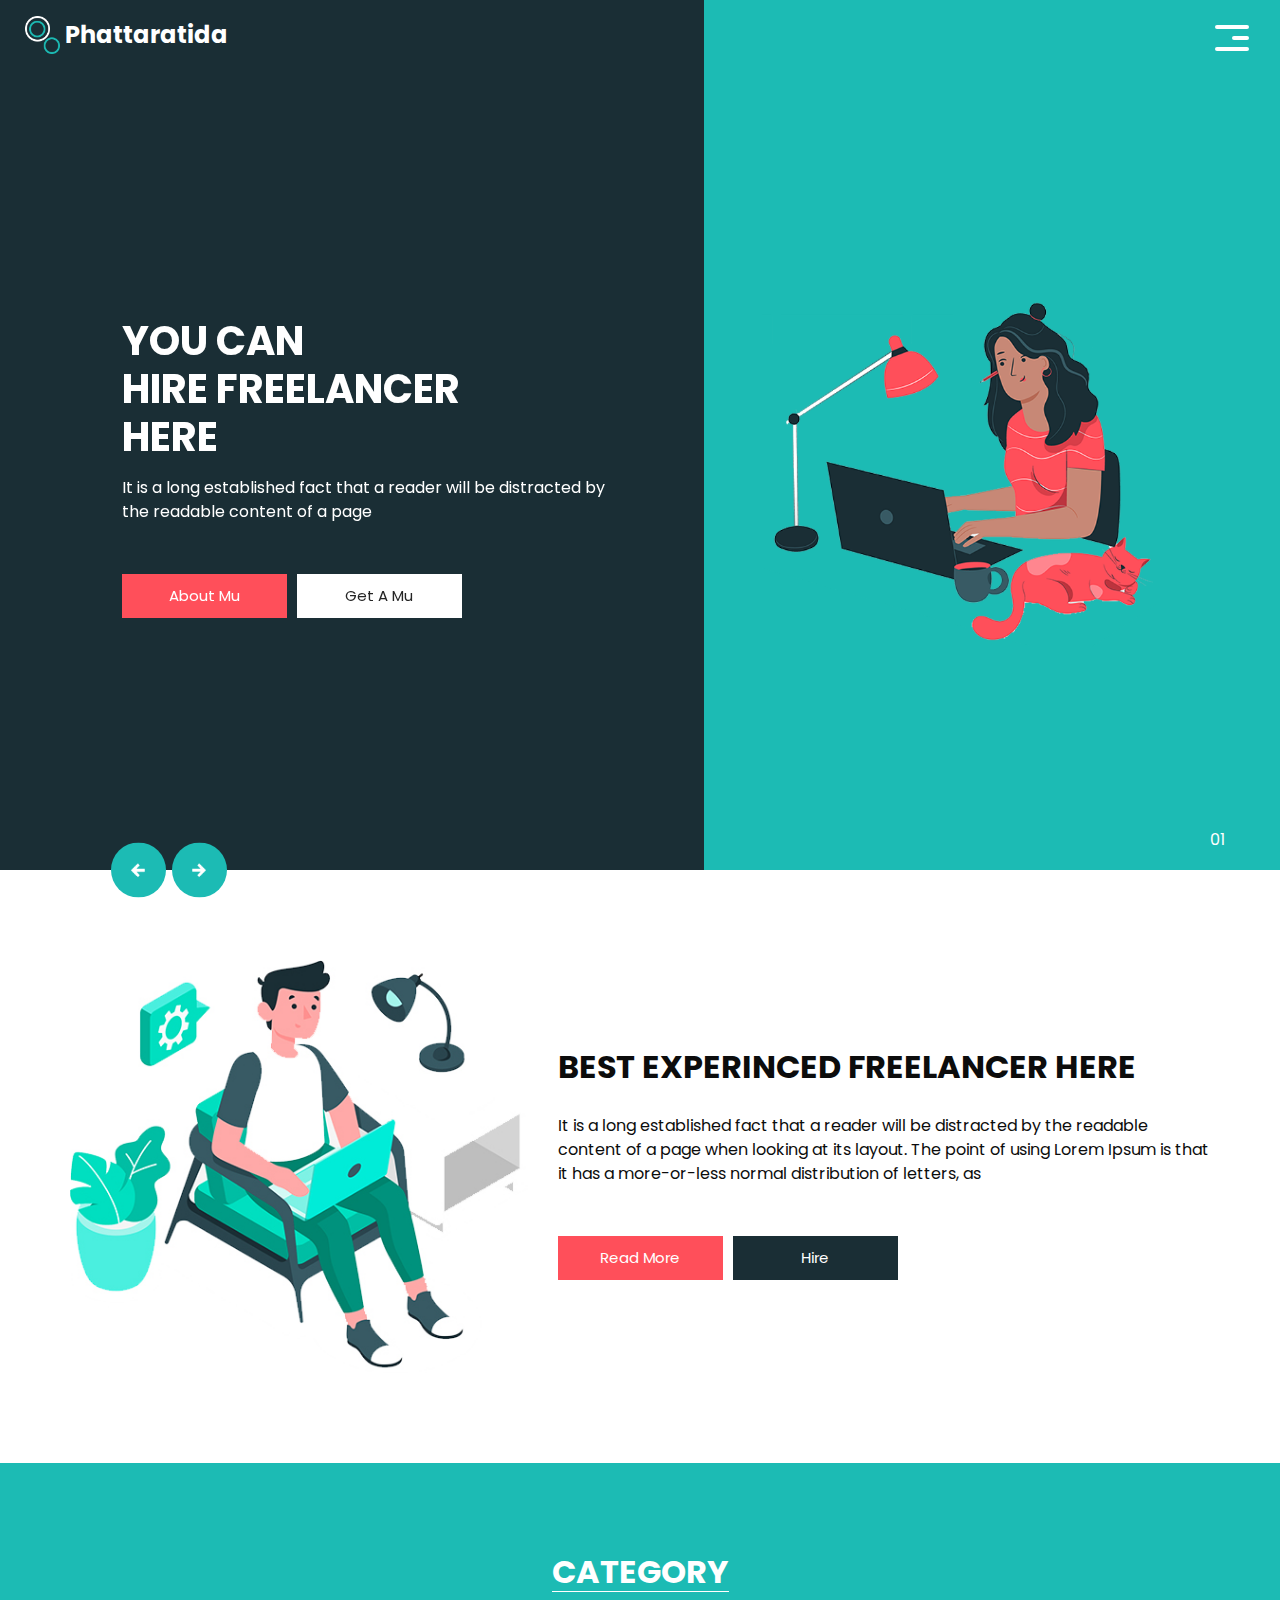
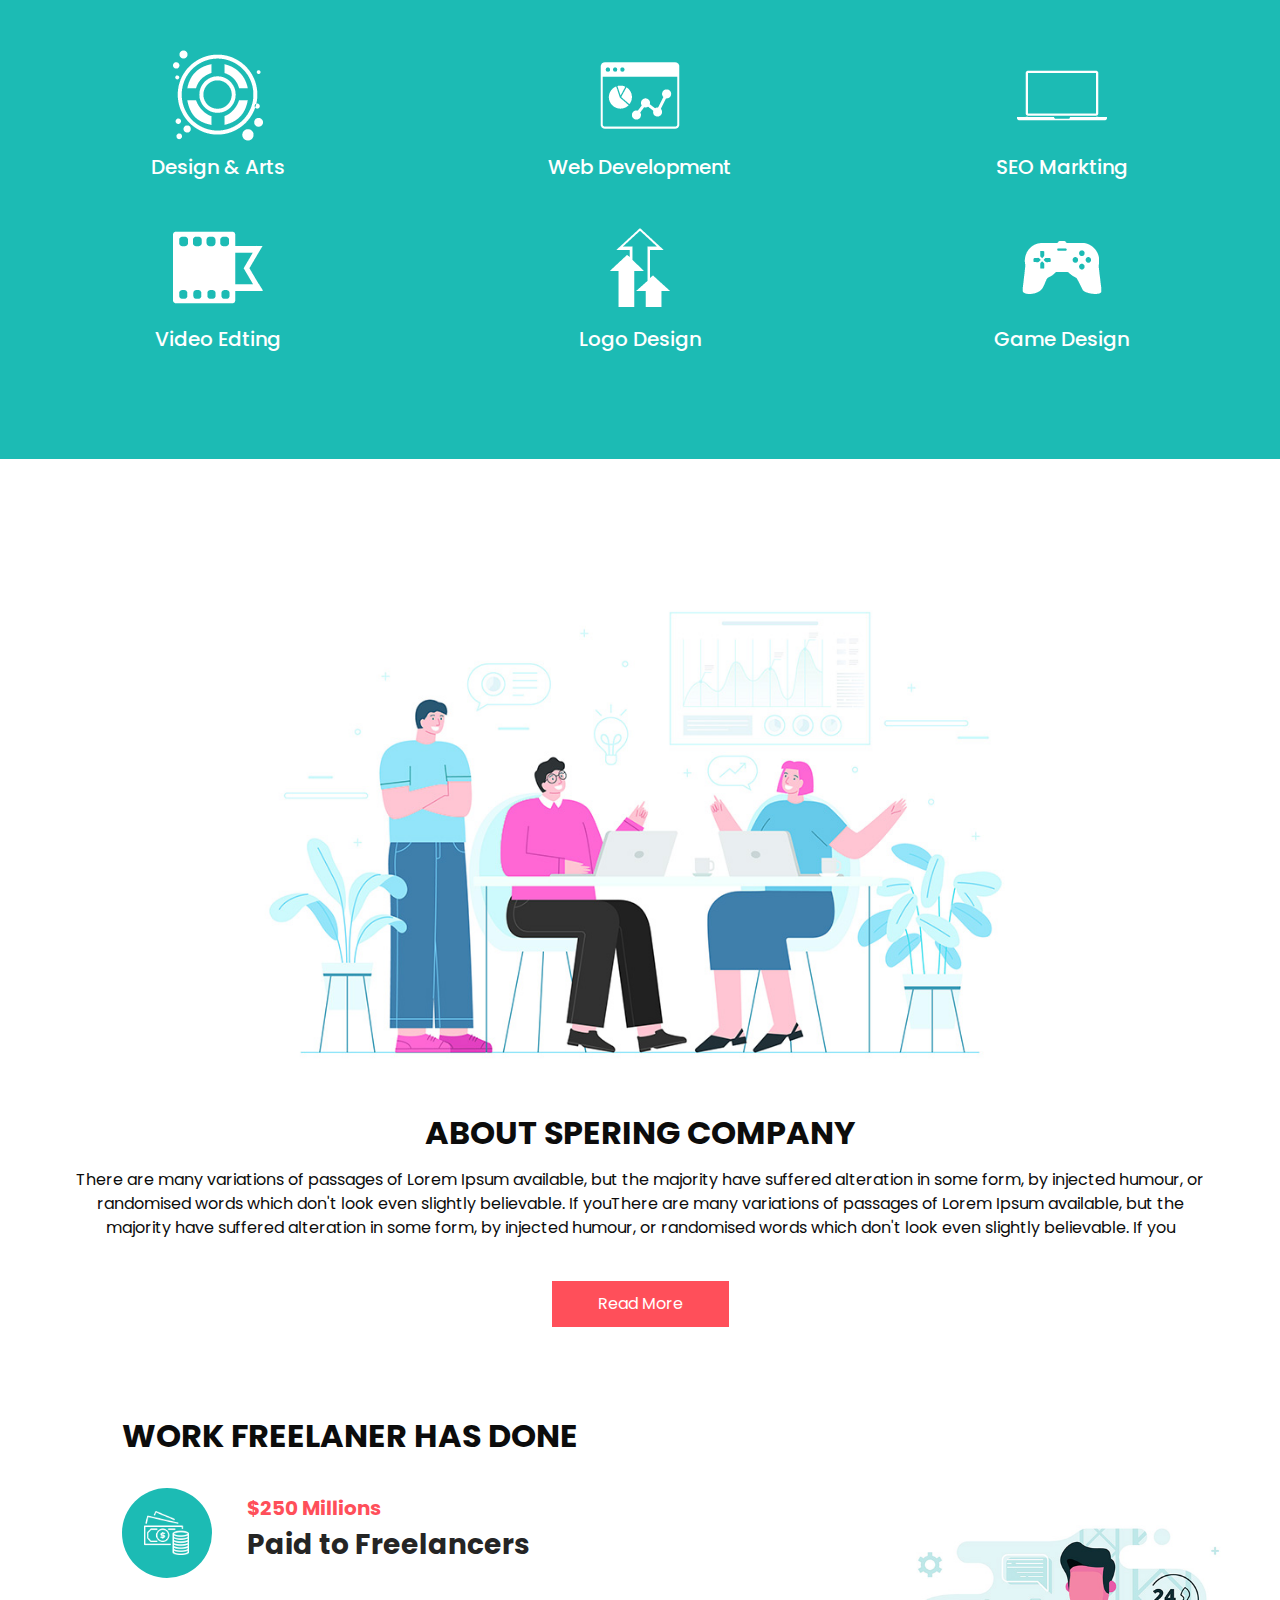
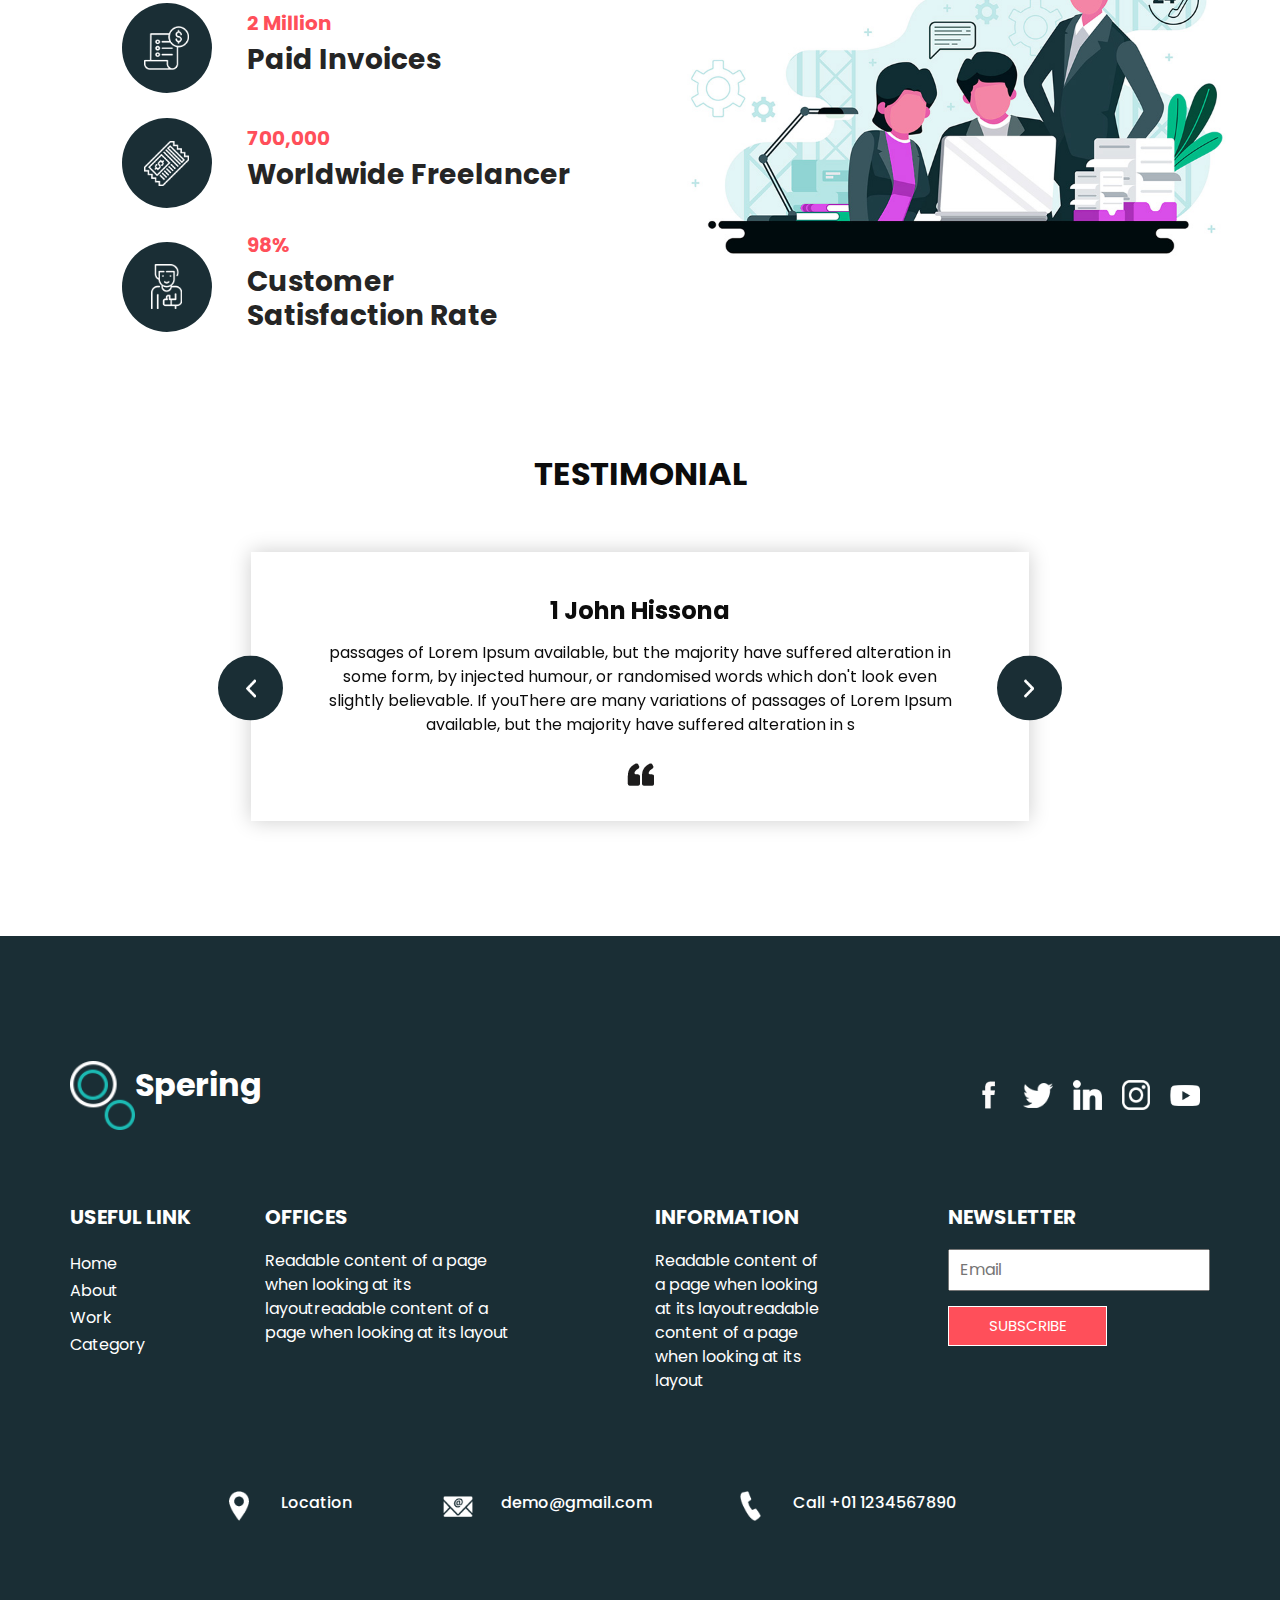
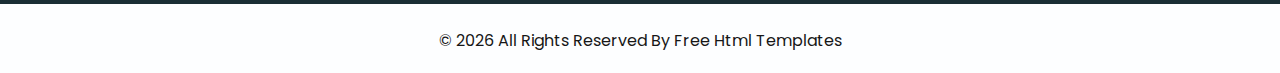
==== index.html @ b7271e44 "BIKE-2: Change wording in index.html" ====
<!DOCTYPE html>
<html>

<head>
  <!-- Basic -->
  <meta charset="utf-8" />
  <meta http-equiv="X-UA-Compatible" content="IE=edge" />
  <!-- Mobile Metas -->
  <meta name="viewport" content="width=device-width, initial-scale=1, shrink-to-fit=no" />
  <!-- Site Metas -->
  <meta name="keywords" content="" />
  <meta name="description" content="" />
  <meta name="author" content="" />

  <title>Spering</title>

  <!-- bootstrap core css -->
  <link rel="stylesheet" type="text/css" href="css/bootstrap.css" />

  <link href="https://fonts.googleapis.com/css?family=Poppins:400,700&display=swap" rel="stylesheet">
  <!-- Custom styles for this template -->
  <link href="css/style.css" rel="stylesheet" />
  <!-- responsive style -->
  <link href="css/responsive.css" rel="stylesheet" />
</head>

<body>
  <div class="hero_area">
    <!-- header section strats -->
    <header class="header_section">
      <div class="container-fluid">
        <nav class="navbar navbar-expand-lg custom_nav-container">
          <a class="navbar-brand" href="index.html">
            <img src="images/logo.png" alt="" />
            <span>
              Phattaratida
            </span>
          </a>
          <button class="navbar-toggler" type="button" data-toggle="collapse" data-target="#navbarSupportedContent" aria-controls="navbarSupportedContent" aria-expanded="false" aria-label="Toggle navigation">
            <span class="navbar-toggler-icon"></span>
          </button>

          <div class="collapse navbar-collapse" id="navbarSupportedContent">
            <ul class="navbar-nav  ">
              <li class="nav-item active">
                <a class="nav-link" href="index.html">Home <span class="sr-only">(current)</span></a>
              </li>
              <li class="nav-item">
                <a class="nav-link" href="about.html"> About</a>
              </li>
              <li class="nav-item">
                <a class="nav-link" href="work.html">Work </a>
              </li>
              <li class="nav-item">
                <a class="nav-link" href="category.html"> Category </a>
              </li>
            </ul>
            <div class="user_option">
              <a href="">
                <span>
                  Login
                </span>
              </a>
              <form class="form-inline my-2 my-lg-0 ml-0 ml-lg-4 mb-3 mb-lg-0">
                <button class="btn  my-2 my-sm-0 nav_search-btn" type="submit"></button>
              </form>
            </div>
          </div>
          <div>
            <div class="custom_menu-btn ">
              <button>
                <span class=" s-1">

                </span>
                <span class="s-2">

                </span>
                <span class="s-3">

                </span>
              </button>
            </div>
          </div>

        </nav>
      </div>
    </header>
    <!-- end header section -->
    <!-- slider section -->
    <section class="slider_section ">
      <div class="carousel_btn-container">
        <a class="carousel-control-prev" href="#carouselExampleIndicators" role="button" data-slide="prev">
          <span class="sr-only">Previous</span>
        </a>
        <a class="carousel-control-next" href="#carouselExampleIndicators" role="button" data-slide="next">
          <span class="sr-only">Next</span>
        </a>
      </div>
      <div id="carouselExampleIndicators" class="carousel slide" data-ride="carousel">
        <ol class="carousel-indicators">
          <li data-target="#carouselExampleIndicators" data-slide-to="0" class="active">01</li>
          <li data-target="#carouselExampleIndicators" data-slide-to="1">02</li>
          <li data-target="#carouselExampleIndicators" data-slide-to="2">03</li>
        </ol>
        <div class="carousel-inner">
          <div class="carousel-item active">
            <div class="container-fluid">
              <div class="row">
                <div class="col-md-5 offset-md-1">
                  <div class="detail-box">
                    <h1>
                      You Can <br>
                      Hire Freelancer <br>
                      Here
                    </h1>
                    <p>
                      It is a long established fact that a reader will be distracted by
                      the readable content of a page
                    </p>
                    <div class="btn-box">
                      <a href="" class="btn-1">
                        About Mu
                      </a>
                      <a href="" class="btn-2">
                        Get A Mu
                      </a>
                    </div>
                  </div>
                </div>
                <div class="offset-md-1 col-md-4 img-container">
                  <div class="img-box">
                    <img src="images/slider-img.png" alt="">
                  </div>
                </div>
              </div>
            </div>
          </div>
          <div class="carousel-item ">
            <div class="container-fluid">
              <div class="row">
                <div class="col-md-5 offset-md-1">
                  <div class="detail-box">
                    <h1>
                      You Can <br>
                      Hire Freelancer <br>
                      Here
                    </h1>
                    <p>
                      It is a long established fact that a reader will be distracted by
                      the readable content of a page
                    </p>
                    <div class="btn-box">
                      <a href="" class="btn-1">
                        About Us
                      </a>
                      <a href="" class="btn-2">
                        Get A Quote
                      </a>
                    </div>
                  </div>
                </div>
                <div class="offset-md-1 col-md-4 img-container">
                  <div class="img-box">
                    <img src="images/slider-img.png" alt="">
                  </div>
                </div>
              </div>
            </div>
          </div>
          <div class="carousel-item ">
            <div class="container-fluid">
              <div class="row">
                <div class="col-md-5 offset-md-1">
                  <div class="detail-box">
                    <h1>
                      You Can <br>
                      Hire Freelancer <br>
                      Here
                    </h1>
                    <p>
                      It is a long established fact that a reader will be distracted by
                      the readable content of a page
                    </p>
                    <div class="btn-box">
                      <a href="" class="btn-1">
                        About Us
                      </a>
                      <a href="" class="btn-2">
                        Get A Quote
                      </a>
                    </div>
                  </div>
                </div>
                <div class="offset-md-1 col-md-4 img-container">
                  <div class="img-box">
                    <img src="images/slider-img.png" alt="">
                  </div>
                </div>
              </div>
            </div>
          </div>
        </div>

      </div>

    </section>
    <!-- end slider section -->
  </div>


  <!-- experience section -->

  <section class="experience_section layout_padding">
    <div class="container">
      <div class="row">
        <div class="col-md-5">
          <div class="img-box">
            <img src="images/experience-img.jpg" alt="">
          </div>
        </div>
        <div class="col-md-7">
          <div class="detail-box">
            <div class="heading_container">
              <h2>
                Best Experinced Freelancer Here
              </h2>
            </div>
            <p>
              It is a long established fact that a reader will be distracted by the readable content of a page when looking at its layout. The point of using Lorem Ipsum is that it has a more-or-less normal distribution of letters, as
            </p>
            <div class="btn-box">
              <a href="" class="btn-1">
                Read More
              </a>
              <a href="" class="btn-2">
                Hire
              </a>
            </div>
          </div>
        </div>

      </div>
    </div>
  </section>

  <!-- end experience section -->

  <!-- category section -->

  <section class="category_section layout_padding">
    <div class="container">
      <div class="heading_container">
        <h2>
          Category
        </h2>
      </div>
      <div class="category_container">
        <div class="box">
          <div class="img-box">
            <img src="images/c1.png" alt="">
          </div>
          <div class="detail-box">
            <h5>
              Design & Arts
            </h5>
          </div>
        </div>
        <div class="box">
          <div class="img-box">
            <img src="images/c2.png" alt="">
          </div>
          <div class="detail-box">
            <h5>
              Web Development
            </h5>
          </div>
        </div>
        <div class="box">
          <div class="img-box">
            <img src="images/c3.png" alt="">
          </div>
          <div class="detail-box">
            <h5>
              SEO Markting
            </h5>
          </div>
        </div>
        <div class="box">
          <div class="img-box">
            <img src="images/c4.png" alt="">
          </div>
          <div class="detail-box">
            <h5>
              Video Edting
            </h5>
          </div>
        </div>
        <div class="box">
          <div class="img-box">
            <img src="images/c5.png" alt="">
          </div>
          <div class="detail-box">
            <h5>
              Logo Design
            </h5>
          </div>
        </div>
        <div class="box">
          <div class="img-box">
            <img src="images/c6.png" alt="">
          </div>
          <div class="detail-box">
            <h5>
              Game Design
            </h5>
          </div>
        </div>
      </div>
    </div>
  </section>


  <!-- end category section -->

  <!-- about section -->

  <section class="about_section layout_padding">
    <div class="container">
      <div class="row">
        <div class="col-md-10 col-lg-9 mx-auto">
          <div class="img-box">
            <img src="images/about-img.jpg" alt="">
          </div>
        </div>
      </div>
      <div class="detail-box">
        <h2>
          About Spering Company
        </h2>
        <p>
          There are many variations of passages of Lorem Ipsum available, but the majority have suffered alteration in some form, by injected humour, or randomised words which don't look even slightly believable. If youThere are many variations of passages of Lorem Ipsum available, but the majority have suffered alteration in some form, by injected humour, or randomised words which don't look even slightly believable. If you
        </p>
        <a href="">
          Read More
        </a>
      </div>
    </div>
  </section>

  <!-- end about section -->

  <!-- freelance section -->

  <section class="freelance_section ">
    <div id="accordion">
      <div class="container-fluid">
        <div class="row">
          <div class="col-md-5 offset-md-1">
            <div class="detail-box">
              <div class="heading_container">
                <h2>
                  Work Freelaner Has Done
                </h2>
              </div>
              <div class="tab_container">
                <div class="t-link-box" data-toggle="collapse" data-target="#collapseOne" aria-expanded="true" aria-controls="collapseOne">
                  <div class="img-box">
                    <img src="images/f1.png" alt="">
                  </div>
                  <div class="detail-box">
                    <h5>
                      $250 Millions
                    </h5>
                    <h3>
                      Paid to Freelancers
                    </h3>
                  </div>
                </div>
                <div class="t-link-box collapsed" data-toggle="collapse" data-target="#collapseTwo" aria-expanded="false" aria-controls="collapseTwo">
                  <div class="img-box">
                    <img src="images/f2.png" alt="">
                  </div>
                  <div class="detail-box">
                    <h5>
                      2 Million
                    </h5>
                    <h3>
                      Paid Invoices
                    </h3>
                  </div>
                </div>
                <div class="t-link-box collapsed" data-toggle="collapse" data-target="#collapseThree" aria-expanded="false" aria-controls="collapseThree">
                  <div class="img-box">
                    <img src="images/f3.png" alt="">
                  </div>
                  <div class="detail-box">
                    <h5>
                      700,000
                    </h5>
                    <h3>
                      Worldwide Freelancer
                    </h3>
                  </div>
                </div>
                <div class="t-link-box collapsed" data-toggle="collapse" data-target="#collapseFour" aria-expanded="false" aria-controls="collapseFour">
                  <div class="img-box">
                    <img src="images/f4.png" alt="">
                  </div>
                  <div class="detail-box">
                    <h5>
                      98%
                    </h5>
                    <h3>
                      Customer <br>
                      Satisfaction Rate
                    </h3>
                  </div>
                </div>
              </div>
            </div>
          </div>
          <div class="col-md-6">
            <div class="collapse show" id="collapseOne" aria-labelledby="headingOne" data-parent="#accordion">
              <div class="img-box">
                <img src="images/freelance-img.jpg" alt="">
              </div>
            </div>
            <div class="collapse" id="collapseTwo" aria-labelledby="headingTwo" data-parent="#accordion">
              <div class="img-box">
                <img src="images/freelance-img.jpg" alt="">
              </div>
            </div>
            <div class="collapse" id="collapseThree" aria-labelledby="headingThree" data-parent="#accordion">
              <div class="img-box">
                <img src="images/freelance-img.jpg" alt="">
              </div>
            </div>
            <div class="collapse" id="collapseFour" aria-labelledby="headingfour" data-parent="#accordion">
              <div class="img-box">
                <img src="images/freelance-img.jpg" alt="">
              </div>
            </div>
          </div>
        </div>
      </div>
    </div>
  </section>

  <!-- end freelance section -->

  <!-- client section -->

  <section class="client_section layout_padding">
    <div class="container">
      <div class="row">
        <div class="col-lg-9 col-md-10 mx-auto">
          <div class="heading_container">
            <h2>
              Testimonial
            </h2>
          </div>
          <div id="carouselExampleControls" class="carousel slide" data-ride="carousel">
            <div class="carousel-inner">
              <div class="carousel-item active">
                <div class="detail-box">
                  <h4>
                    1 John Hissona
                  </h4>
                  <p>
                    passages of Lorem Ipsum available, but the majority have suffered alteration in some form, by injected humour, or randomised words which don't look even slightly believable. If youThere are many variations of passages of Lorem Ipsum available, but the majority have suffered alteration in s
                  </p>
                  <img src="images/quote.png" alt="">
                </div>
              </div>
              <div class="carousel-item">
                <div class="detail-box">
                  <h4>
                   2 John Hissona
                  </h4>
                  <p>
                    passages of Lorem Ipsum available, but the majority have suffered alteration in some form, by injected humour, or randomised words which don't look even slightly believable. If youThere are many variations of passages of Lorem Ipsum available, but the majority have suffered alteration in s
                  </p>
                  <img src="images/quote.png" alt="">
                </div>
              </div>
              <div class="carousel-item">
                <div class="detail-box">
                  <h4>
                   3 John Hissona
                  </h4>
                  <p>
                    passages of Lorem Ipsum available, but the majority have suffered alteration in some form, by injected humour, or randomised words which don't look even slightly believable. If youThere are many variations of passages of Lorem Ipsum available, but the majority have suffered alteration in s
                  </p>
                  <img src="images/quote.png" alt="">
                </div>
              </div>
            </div>
            <a class="carousel-control-prev" href="#carouselExampleControls" role="button" data-slide="prev">
              <span class="sr-only">Previous</span>
            </a>
            <a class="carousel-control-next" href="#carouselExampleControls" role="button" data-slide="next">
              <span class="sr-only">Next</span>
            </a>
          </div>
        </div>
      </div>
    </div>
  </section>

  <!-- end client section -->



  <!-- info section -->

  <section class="info_section ">
    <div class="info_container layout_padding-top">
      <div class="container">
        <div class="info_top">
          <div class="info_logo">
            <img src="images/logo.png" alt="" />
            <span>
              Spering
            </span>
          </div>
          <div class="social_box">
            <a href="#">
              <img src="images/fb.png" alt="">
            </a>
            <a href="#">
              <img src="images/twitter.png" alt="">
            </a>
            <a href="#">
              <img src="images/linkedin.png" alt="">
            </a>
            <a href="#">
              <img src="images/instagram.png" alt="">
            </a>
            <a href="#">
              <img src="images/youtube.png" alt="">
            </a>
          </div>
        </div>

        <div class="info_main">
          <div class="row">
            <div class="col-md-3 col-lg-2">
              <div class="info_link-box">
                <h5>
                  Useful Link
                </h5>
                <ul>
                  <li class=" active">
                    <a class="" href="index.html">Home <span class="sr-only">(current)</span></a>
                  </li>
                  <li class="">
                    <a class="" href="about.html">About </a>
                  </li>
                  <li class="">
                    <a class="" href="work.html">Work </a>
                  </li>
                  <li class="">
                    <a class="" href="category.html">Category </a>
                  </li>
                </ul>
              </div>
            </div>
            <div class="col-md-3 ">
              <h5>
                Offices
              </h5>
              <p>
                Readable content of a page when looking at its layoutreadable content of a page when looking at its layout
              </p>
            </div>

            <div class="col-md-3 col-lg-2 offset-lg-1">
              <h5>
                Information
              </h5>
              <p>
                Readable content of a page when looking at its layoutreadable content of a page when looking at its layout
              </p>
            </div>

            <div class="col-md-3  offset-lg-1">
              <div class="info_form ">
                <h5>
                  Newsletter
                </h5>
                <form action="">
                  <input type="email" placeholder="Email">
                  <button>
                    Subscribe
                  </button>
                </form>
              </div>
            </div>
          </div>
        </div>
        <div class="row">
          <div class="col-lg-9 col-md-10 mx-auto">
            <div class="info_contact layout_padding2">
              <div class="row">
                <div class="col-md-3">
                  <a href="#" class="link-box">
                    <div class="img-box">
                      <img src="images/location.png" alt="">
                    </div>
                    <div class="detail-box">
                      <h6>
                        Location
                      </h6>
                    </div>
                  </a>
                </div>
                <div class="col-md-4">
                  <a href="#" class="link-box">
                    <div class="img-box">
                      <img src="images/mail.png" alt="">
                    </div>
                    <div class="detail-box">
                      <h6>
                        demo@gmail.com
                      </h6>
                    </div>
                  </a>
                </div>
                <div class="col-md-5">
                  <a href="#" class="link-box">
                    <div class="img-box">
                      <img src="images/call.png" alt="">
                    </div>
                    <div class="detail-box">
                      <h6>
                        Call +01 1234567890
                      </h6>
                    </div>
                  </a>
                </div>
              </div>
            </div>
          </div>
        </div>

      </div>
    </div>
  </section>

  <!-- end info section -->

  <!-- footer section -->
  <footer class="container-fluid footer_section ">
    <div class="container">
      <p>
        &copy; <span id="displayDate"></span> All Rights Reserved By
        <a href="https://html.design/">Free Html Templates</a>
      </p>
    </div>
  </footer>
  <!-- end  footer section -->


  <script src="js/jquery-3.4.1.min.js"></script>
  <script src="js/bootstrap.js"></script>
  <script src="js/custom.js"></script>


</body>
</body>

</html>
---- css/style.css ----
body {
  font-family: 'Poppins', sans-serif;
  color: #0c0c0c;
  background-color: #ffffff;
}

.layout_padding {
  padding-top: 90px;
  padding-bottom: 90px;
}

.layout_padding2 {
  padding: 45px 0;
}

.layout_padding2-top {
  padding-top: 45px;
  padding-bottom: 45px;
}

.layout_padding2-bottom {
  padding-bottom: 45px;
}

.layout_padding-top {
  padding-top: 90px;
}

.layout_padding-bottom {
  padding-bottom: 90px;
}

.heading_container {
  display: -webkit-box;
  display: -ms-flexbox;
  display: flex;
}

.heading_container h2 {
  font-weight: bold;
  text-transform: uppercase;
}

/*header section*/
.hero_area {
  height: calc(100vh - 30px);
  background: -webkit-gradient(linear, left top, right top, color-stop(55%, #1a2e35), color-stop(55%, #1cbbb4));
  background: linear-gradient(to right, #1a2e35 55%, #1cbbb4 55%);
  display: -webkit-box;
  display: -ms-flexbox;
  display: flex;
  -webkit-box-orient: vertical;
  -webkit-box-direction: normal;
      -ms-flex-direction: column;
          flex-direction: column;
  position: relative;
}

.sub_page .hero_area {
  height: auto;
  background: none;
  background-color: #1a2e35;
}

.hero_area.sub_pages {
  height: auto;
}

.header_section {
  overflow-x: hidden;
}

.header_section .container-fluid {
  padding-right: 25px;
  padding-left: 25px;
}

.header_section .nav_container {
  margin: 0 auto;
}

.header_section .user_option {
  display: -webkit-box;
  display: -ms-flexbox;
  display: flex;
  -webkit-box-align: center;
      -ms-flex-align: center;
          align-items: center;
}

.header_section .user_option a {
  display: -webkit-box;
  display: -ms-flexbox;
  display: flex;
  color: #ffffff;
  -webkit-box-align: center;
      -ms-flex-align: center;
          align-items: center;
}

.header_section .user_option a img {
  min-width: 20px;
  height: 20px;
  margin-right: 5px;
}

.custom_nav-container.navbar-expand-lg .navbar-nav .nav-item .nav-link {
  padding: 10px 15px;
  color: #ffffff;
  text-align: center;
}

a,
a:hover,
a:focus {
  text-decoration: none;
}

a:hover,
a:focus {
  color: initial;
}

.btn,
.btn:focus {
  outline: none !important;
  -webkit-box-shadow: none;
          box-shadow: none;
}

.custom_nav-container .nav_search-btn {
  background-image: url(../images/search-icon.png);
  background-size: 17px;
  background-repeat: no-repeat;
  background-position-y: 7px;
  width: 35px;
  height: 35px;
  padding: 0;
  border: none;
}

.custom_nav-container form {
  padding-top: 7px;
}

.navbar-brand {
  margin-right: 5%;
  display: -webkit-box;
  display: -ms-flexbox;
  display: flex;
  -webkit-box-align: center;
      -ms-flex-align: center;
          align-items: center;
}

.navbar-brand img {
  width: 35px;
  margin-right: 5px;
}

.navbar-brand span {
  font-weight: bold;
  color: #ffffff;
  font-size: 24px;
}

.custom_nav-container {
  z-index: 99999;
  padding: 0;
  height: 70px;
}

.custom_nav-container .navbar-toggler {
  outline: none;
}

.custom_nav-container .navbar-toggler .navbar-toggler-icon {
  background-image: url(../images/menu.png);
  background-size: 30px;
  width: 32px;
  height: 32px;
}

.lg_toggl-btn {
  background-color: transparent;
  border: none;
  outline: none;
  width: 56px;
  height: 40px;
  cursor: pointer;
}

.lg_toggl-btn:focus {
  outline: none;
}

.login_btn-container {
  padding-top: 30px;
}

.login_btn-container a {
  color: #1cbbb4;
  text-transform: uppercase;
}

/*end header section*/
/* slider section */
.slider_section {
  -webkit-box-flex: 1;
      -ms-flex: 1;
          flex: 1;
  display: -webkit-box;
  display: -ms-flexbox;
  display: flex;
  -webkit-box-align: center;
      -ms-flex-align: center;
          align-items: center;
  position: relative;
}

.slider_section .row {
  -webkit-box-align: center;
      -ms-flex-align: center;
          align-items: center;
}

.slider_section .row > div {
  position: unset;
}

.slider_section .detail-box h1 {
  color: #ffffff;
  font-weight: bold;
  text-transform: uppercase;
}

.slider_section .detail-box p {
  color: #ffffff;
  margin-top: 15px;
}

.slider_section .detail-box .btn-box {
  display: -webkit-box;
  display: -ms-flexbox;
  display: flex;
  -ms-flex-wrap: wrap;
      flex-wrap: wrap;
  margin: 45px -5px 0 -5px;
}

.slider_section .detail-box .btn-box a {
  text-align: center;
  width: 165px;
  font-size: 15px;
  margin: 5px;
}

.slider_section .detail-box .btn-box .btn-1 {
  display: inline-block;
  padding: 10px 0;
  background-color: #ff4f5a;
  color: #ffffff;
  -webkit-transition: all 0.3s;
  transition: all 0.3s;
  border: 1px solid transparent;
  border-radius: 0;
}

.slider_section .detail-box .btn-box .btn-1:hover {
  background-color: transparent;
  border-color: #ff4f5a;
  color: #ff4f5a;
}

.slider_section .detail-box .btn-box .btn-2 {
  display: inline-block;
  padding: 10px 0;
  background-color: #ffffff;
  color: #252525;
  -webkit-transition: all 0.3s;
  transition: all 0.3s;
  border: 1px solid transparent;
  border-radius: 0;
}

.slider_section .detail-box .btn-box .btn-2:hover {
  background-color: transparent;
  border-color: #ffffff;
  color: #ffffff;
}

.slider_section .img-container .img-box img {
  width: 100%;
}

.slider_section #carouselExampleIndicators {
  position: unset;
  width: 100%;
}

.slider_section .carousel_btn-container {
  width: 120px;
  position: absolute;
  bottom: 0;
  display: -webkit-box;
  display: -ms-flexbox;
  display: flex;
  -webkit-box-pack: justify;
      -ms-flex-pack: justify;
          justify-content: space-between;
  left: 8.5%;
  z-index: 999;
  -webkit-transform: translateY(50%);
          transform: translateY(50%);
}

.slider_section .carousel_btn-container .carousel-control-prev,
.slider_section .carousel_btn-container .carousel-control-next {
  position: relative;
  width: 55px;
  height: 55px;
  border: none;
  border-radius: 100%;
  opacity: 1;
  background-repeat: no-repeat;
  background-size: 14px;
  background-position: center;
  background-color: #1cbbb4;
  margin: 2px;
}

.slider_section .carousel_btn-container .carousel-control-prev:hover,
.slider_section .carousel_btn-container .carousel-control-next:hover {
  background-color: #ff4f5a;
}

.slider_section .carousel_btn-container .carousel-control-prev {
  background-image: url(../images/prev.png);
}

.slider_section .carousel_btn-container .carousel-control-next {
  background-image: url(../images/next.png);
}

.slider_section ol.carousel-indicators {
  margin: 0;
  width: 75px;
  bottom: 45px;
  left: initial;
  right: 25px;
}

.slider_section ol.carousel-indicators li {
  border-radius: 100%;
  text-indent: 0px;
  text-align: center;
  line-height: 55px;
  color: #ffffff;
  background-color: transparent;
  opacity: 1;
  display: none;
}

.slider_section ol.carousel-indicators li.active {
  display: block;
}

.experience_section .row {
  -webkit-box-align: center;
      -ms-flex-align: center;
          align-items: center;
}

.experience_section .detail-box p {
  margin-top: 20px;
}

.experience_section .detail-box .btn-box {
  display: -webkit-box;
  display: -ms-flexbox;
  display: flex;
  -ms-flex-wrap: wrap;
      flex-wrap: wrap;
  margin: 45px -5px 0 -5px;
}

.experience_section .detail-box .btn-box a {
  text-align: center;
  width: 165px;
  font-size: 15px;
  margin: 5px;
}

.experience_section .detail-box .btn-box .btn-1 {
  display: inline-block;
  padding: 10px 0;
  background-color: #ff4f5a;
  color: #ffffff;
  -webkit-transition: all 0.3s;
  transition: all 0.3s;
  border: 1px solid transparent;
  border-radius: 0;
}

.experience_section .detail-box .btn-box .btn-1:hover {
  background-color: transparent;
  border-color: #ff4f5a;
  color: #ff4f5a;
}

.experience_section .detail-box .btn-box .btn-2 {
  display: inline-block;
  padding: 10px 0;
  background-color: #1a2e35;
  color: #ffffff;
  -webkit-transition: all 0.3s;
  transition: all 0.3s;
  border: 1px solid transparent;
  border-radius: 0;
}

.experience_section .detail-box .btn-box .btn-2:hover {
  background-color: transparent;
  border-color: #1a2e35;
  color: #1a2e35;
}

.experience_section .img-box img {
  width: 100%;
}

.category_section {
  background-color: #1cbbb4;
  color: #ffffff;
  text-align: center;
}

.category_section .heading_container {
  -webkit-box-pack: center;
      -ms-flex-pack: center;
          justify-content: center;
}

.category_section .heading_container h2 {
  border-bottom: 1px solid #ffffff;
}

.category_section .category_container {
  display: -webkit-box;
  display: -ms-flexbox;
  display: flex;
  -ms-flex-wrap: wrap;
      flex-wrap: wrap;
  -webkit-box-pack: justify;
      -ms-flex-pack: justify;
          justify-content: space-between;
  margin-top: 25px;
}

.category_section .category_container .box {
  display: -webkit-box;
  display: -ms-flexbox;
  display: flex;
  -webkit-box-orient: vertical;
  -webkit-box-direction: normal;
      -ms-flex-direction: column;
          flex-direction: column;
  -webkit-box-align: center;
      -ms-flex-align: center;
          align-items: center;
  margin: 10px 0;
  min-width: 130px;
  -ms-flex-preferred-size: 26%;
      flex-basis: 26%;
}

.category_section .category_container .box .img-box {
  width: 120px;
  height: 120px;
  display: -webkit-box;
  display: -ms-flexbox;
  display: flex;
  -webkit-box-pack: center;
      -ms-flex-pack: center;
          justify-content: center;
  -webkit-box-align: center;
      -ms-flex-align: center;
          align-items: center;
}

.about_section {
  text-align: center;
}

.about_section .img-box img {
  width: 100%;
}

.about_section .detail-box h2 {
  font-weight: bold;
  text-transform: uppercase;
}

.about_section .detail-box p {
  margin-top: 15px;
}

.about_section .detail-box a {
  display: inline-block;
  padding: 10px 45px;
  background-color: #ff4f5a;
  color: #ffffff;
  -webkit-transition: all 0.3s;
  transition: all 0.3s;
  border: 1px solid transparent;
  border-radius: 0;
  margin-top: 25px;
}

.about_section .detail-box a:hover {
  background-color: transparent;
  border-color: #ff4f5a;
  color: #ff4f5a;
}

.freelance_section .row {
  -webkit-box-align: center;
      -ms-flex-align: center;
          align-items: center;
}

.freelance_section .tab_container .t-link-box {
  margin: 25px 0;
  display: -webkit-box;
  display: -ms-flexbox;
  display: flex;
  -webkit-box-align: center;
      -ms-flex-align: center;
          align-items: center;
  cursor: pointer;
}

.freelance_section .tab_container .t-link-box .img-box {
  width: 90px;
  height: 90px;
  min-width: 90px;
  min-height: 90px;
  display: -webkit-box;
  display: -ms-flexbox;
  display: flex;
  -webkit-box-pack: center;
      -ms-flex-pack: center;
          justify-content: center;
  -webkit-box-align: center;
      -ms-flex-align: center;
          align-items: center;
  background-color: #1a2e35;
  border-radius: 100%;
  margin-right: 35px;
}

.freelance_section .tab_container .t-link-box .img-box img {
  width: auto;
  height: auto;
  max-width: 45px;
  max-height: 45px;
}

.freelance_section .tab_container .t-link-box .detail-box h5 {
  font-weight: bold;
  color: #ff4f5a;
}

.freelance_section .tab_container .t-link-box .detail-box h3 {
  font-weight: bold;
  color: #252525;
}

.freelance_section .tab_container .t-link-box[aria-expanded="true"] .img-box, .freelance_section .tab_container .t-link-box:hover .img-box {
  background-color: #1cbbb4;
}

.freelance_section .img-box img {
  width: 100%;
}

.client_section .heading_container {
  -webkit-box-pack: center;
      -ms-flex-pack: center;
          justify-content: center;
  margin-bottom: 25px;
}

.client_section .detail-box {
  text-align: center;
  margin: 25px 35px;
  padding: 45px 65px 35px 65px;
  -webkit-box-shadow: 0px 0px 20px 0 rgba(0, 0, 0, 0.2);
          box-shadow: 0px 0px 20px 0 rgba(0, 0, 0, 0.2);
}

.client_section .detail-box h4 {
  font-weight: bold;
}

.client_section .detail-box p {
  margin-top: 15px;
  margin-bottom: 25px;
}

.client_section .carousel-control-prev,
.client_section .carousel-control-next {
  top: 50%;
  width: 65px;
  height: 65px;
  border: none;
  border-radius: 100%;
  opacity: 1;
  background-repeat: no-repeat;
  background-size: 10px;
  background-position: center;
  background-color: #1a2e35;
  margin: 2px;
  -webkit-transform: translateY(-50%);
          transform: translateY(-50%);
}

.client_section .carousel-control-prev {
  background-image: url(../images/prev-angle.png);
}

.client_section .carousel-control-next {
  background-image: url(../images/next-angle.png);
}

/* info section */
.info_section {
  position: relative;
  background-color: #1a2e35;
  color: #ffffff;
}

.info_section .heading_container {
  margin-bottom: 45px;
}

.info_section h5 {
  text-transform: uppercase;
  font-weight: bold;
  margin-bottom: 20px;
}

.info_section .info_top {
  display: -webkit-box;
  display: -ms-flexbox;
  display: flex;
  -webkit-box-align: center;
      -ms-flex-align: center;
          align-items: center;
  -webkit-box-pack: justify;
      -ms-flex-pack: justify;
          justify-content: space-between;
  margin-top: 35px;
  margin-bottom: 75px;
}

.info_section .info_top .info_logo {
  display: -webkit-box;
  display: -ms-flexbox;
  display: flex;
}

.info_section .info_top .info_logo img {
  width: 65px;
}

.info_section .info_top .info_logo span {
  color: #ffffff;
  font-weight: bold;
  font-size: 32px;
}

.info_section .info_top .social_box {
  display: -webkit-box;
  display: -ms-flexbox;
  display: flex;
  -webkit-box-align: center;
      -ms-flex-align: center;
          align-items: center;
}

.info_section .info_top .social_box a {
  margin: 0 10px;
}

.info_section .info_top .social_box a img {
  width: auto;
  height: auto;
  max-width: 30px;
  max-height: 30px;
}

.info_section a {
  text-transform: none;
}

.info_section ul {
  padding: 0;
}

.info_section ul li {
  list-style-type: none;
  margin: 3px 0;
}

.info_section ul li a {
  color: #ffffff;
}

.info_section .info_link-box {
  display: -webkit-box;
  display: -ms-flexbox;
  display: flex;
  -webkit-box-orient: vertical;
  -webkit-box-direction: normal;
      -ms-flex-direction: column;
          flex-direction: column;
}

.info_section .info_form form input {
  outline: none;
  width: 100%;
  padding: 7px 10px;
}

.info_section .info_form form button {
  display: inline-block;
  padding: 8px 40px;
  background-color: #ff4f5a;
  color: #ffffff;
  -webkit-transition: all 0.3s;
  transition: all 0.3s;
  border: 1px solid transparent;
  border-radius: 0;
  border: 1.5px solid #ffffff;
  margin-top: 15px;
  text-transform: uppercase;
  font-size: 15px;
}

.info_section .info_form form button:hover {
  background-color: transparent;
  border-color: #ff4f5a;
  color: #ff4f5a;
}

.info_section .info_contact .link-box {
  display: -webkit-box;
  display: -ms-flexbox;
  display: flex;
  -webkit-box-align: center;
      -ms-flex-align: center;
          align-items: center;
  margin: 30px 0;
  color: #ffffff;
}

.info_section .info_contact .link-box .img-box {
  display: -webkit-box;
  display: -ms-flexbox;
  display: flex;
  -webkit-box-pack: center;
      -ms-flex-pack: center;
          justify-content: center;
  -webkit-box-align: center;
      -ms-flex-align: center;
          align-items: center;
  min-width: 45px;
  min-height: 45px;
  margin-right: 20px;
}

.info_section .info_contact .link-box .img-box img {
  width: auto;
  height: auto;
  max-width: 30px;
  max-height: 30px;
}

/* end info section */
/* footer section*/
.footer_section {
  display: -webkit-box;
  display: -ms-flexbox;
  display: flex;
  -webkit-box-orient: vertical;
  -webkit-box-direction: normal;
      -ms-flex-direction: column;
          flex-direction: column;
  -webkit-box-pack: center;
      -ms-flex-pack: center;
          justify-content: center;
  background-color: #fdfeff;
}

.footer_section p {
  color: #171717;
  margin: 0;
  padding: 25px 0 20px 0;
  margin: 0 auto;
  text-align: center;
}

.footer_section a {
  color: #171717;
}

/* end footer section*/
#navbarSupportedContent {
  -webkit-transform: translateX(100vw);
          transform: translateX(100vw);
  opacity: 0;
  -webkit-transition: all 0.3s ease-in;
  transition: all 0.3s ease-in;
  -webkit-box-pack: justify;
      -ms-flex-pack: justify;
          justify-content: space-between;
  -webkit-box-align: center;
      -ms-flex-align: center;
          align-items: center;
}

#navbarSupportedContent.lg_nav-toggle {
  -webkit-transform: translateX(0);
          transform: translateX(0);
  opacity: 1;
}

.custom_menu-btn button {
  margin-top: 12px;
  outline: none;
  border: none;
  background-color: transparent;
}

.custom_menu-btn button span {
  display: block;
  width: 34px;
  height: 4px;
  background-color: #fff;
  margin: 7px 0;
  -webkit-transition: all 0.3s;
  transition: all 0.3s;
  border-radius: 10px;
}

.custom_menu-btn .s-2 {
  -webkit-transition: all 0.1s;
  transition: all 0.1s;
  width: 17px;
  margin-left: auto;
}

.menu_btn-style button .s-1 {
  -webkit-transform: rotate(45deg) translate(8px, 8px);
          transform: rotate(45deg) translate(8px, 8px);
}

.menu_btn-style button .s-2 {
  -webkit-transform: translateX(100px);
          transform: translateX(100px);
}

.menu_btn-style button .s-3 {
  -webkit-transform: rotate(-45deg) translate(8px, -8px);
          transform: rotate(-45deg) translate(8px, -8px);
}
/*# sourceMappingURL=style.css.map */
---- css/responsive.css ----
@media (max-width: 1120px) {}

@media (max-width: 992px) {
  .hero_area {
    height: auto;
  }

  #navbarSupportedContent {
    opacity: 1;
    transform: none;
    margin-top: 15px;
  }


  .navbar-toggler {
    padding: 0.25rem 0;
  }


  .header_section .user_option {
    display: none;
  }

  .custom_menu-btn {
    display: none;
  }

  .navbar-nav {
    align-items: center;
  }

  .custom_nav-container .navbar-toggler {
    margin-left: auto;
  }

  .custom_nav-container {
    padding: 15px 0;
    height: auto;
  }

  .slider_section {
    padding-top: 45px;
    padding-bottom: 120px;
  }

  .info_section .info_contact .link-box .img-box {
    margin-right: 8px;
  }

}

@media (max-width: 767px) {
  .hero_area {
    background: none;
    background-color: #1a2e35;
    /* background: linear-gradient(to bottom, #1a2e35 40%, #1cbbb4 40%); */
  }

  .slider_section {
    text-align: center;
    padding-bottom: 0;
  }

  .slider_section .detail-box {
    margin-bottom: 75px;
  }

  .slider_section .detail-box .btn-box {
    justify-content: center;
  }


  .img-container {
    padding: 0;
  }

  .slider_section .img-container .img-box {

    padding: 45px 0;
    background-color: #1cbbb4;
  }

  .experience_section .img-box {

    margin-bottom: 45px;

  }

  .category_section .category_container .box {
    flex-basis: 34%;
  }

  .client_section .detail-box {
    margin: 25px;
    padding: 45px 25px 35px 25px;
  }

  .client_section .carousel-control-prev,
  .client_section .carousel-control-next {
    top: 92%;
  }

  .info_section .info_top {

    flex-direction: column;

  }

  .info_section .info_top .social_box {
    margin-top: 35px;
  }

  .info_section .row>div {

    display: flex;
    flex-direction: column;
    align-items: center;
    text-align: center;
    margin-bottom: 25px;

  }

  .info_section .info_contact .link-box {
    margin: 0;
  }



}

@media (max-width: 576px) {
  .category_section .category_container {
    justify-content: center;
  }

  .category_section .category_container .box {
    flex-basis: 52%;
  }
}

@media (max-width: 480px) {}

@media (max-width: 420px) {
  .client_section .detail-box {
    margin: 25px 5px;
    box-shadow: 0px 0px 2px 0 rgba(0, 0, 0, 0.2);
  }

  .slider_section .carousel_btn-container {

    width: 100px;
  }

  .slider_section .carousel_btn-container .carousel-control-prev,
  .slider_section .carousel_btn-container .carousel-control-next {
    width: 45px;
    height: 45px;
    background-size: 12px;
  }

  .slider_section ol.carousel-indicators {
    right: 0;
  }

  .client_section .carousel-control-prev,
  .client_section .carousel-control-next {

    top: 95%;

  }


  .client_section .carousel-control-prev,
  .client_section .carousel-control-next {
    width: 50px;
    height: 50px;
    background-size: 8px;
  }

  .freelance_section .tab_container .t-link-box .detail-box h3 {
    font-size: 22px;
  }
}

@media (max-width: 360px) {}

@media (min-width: 1200px) {
  .container {
    max-width: 1170px;
  }
}
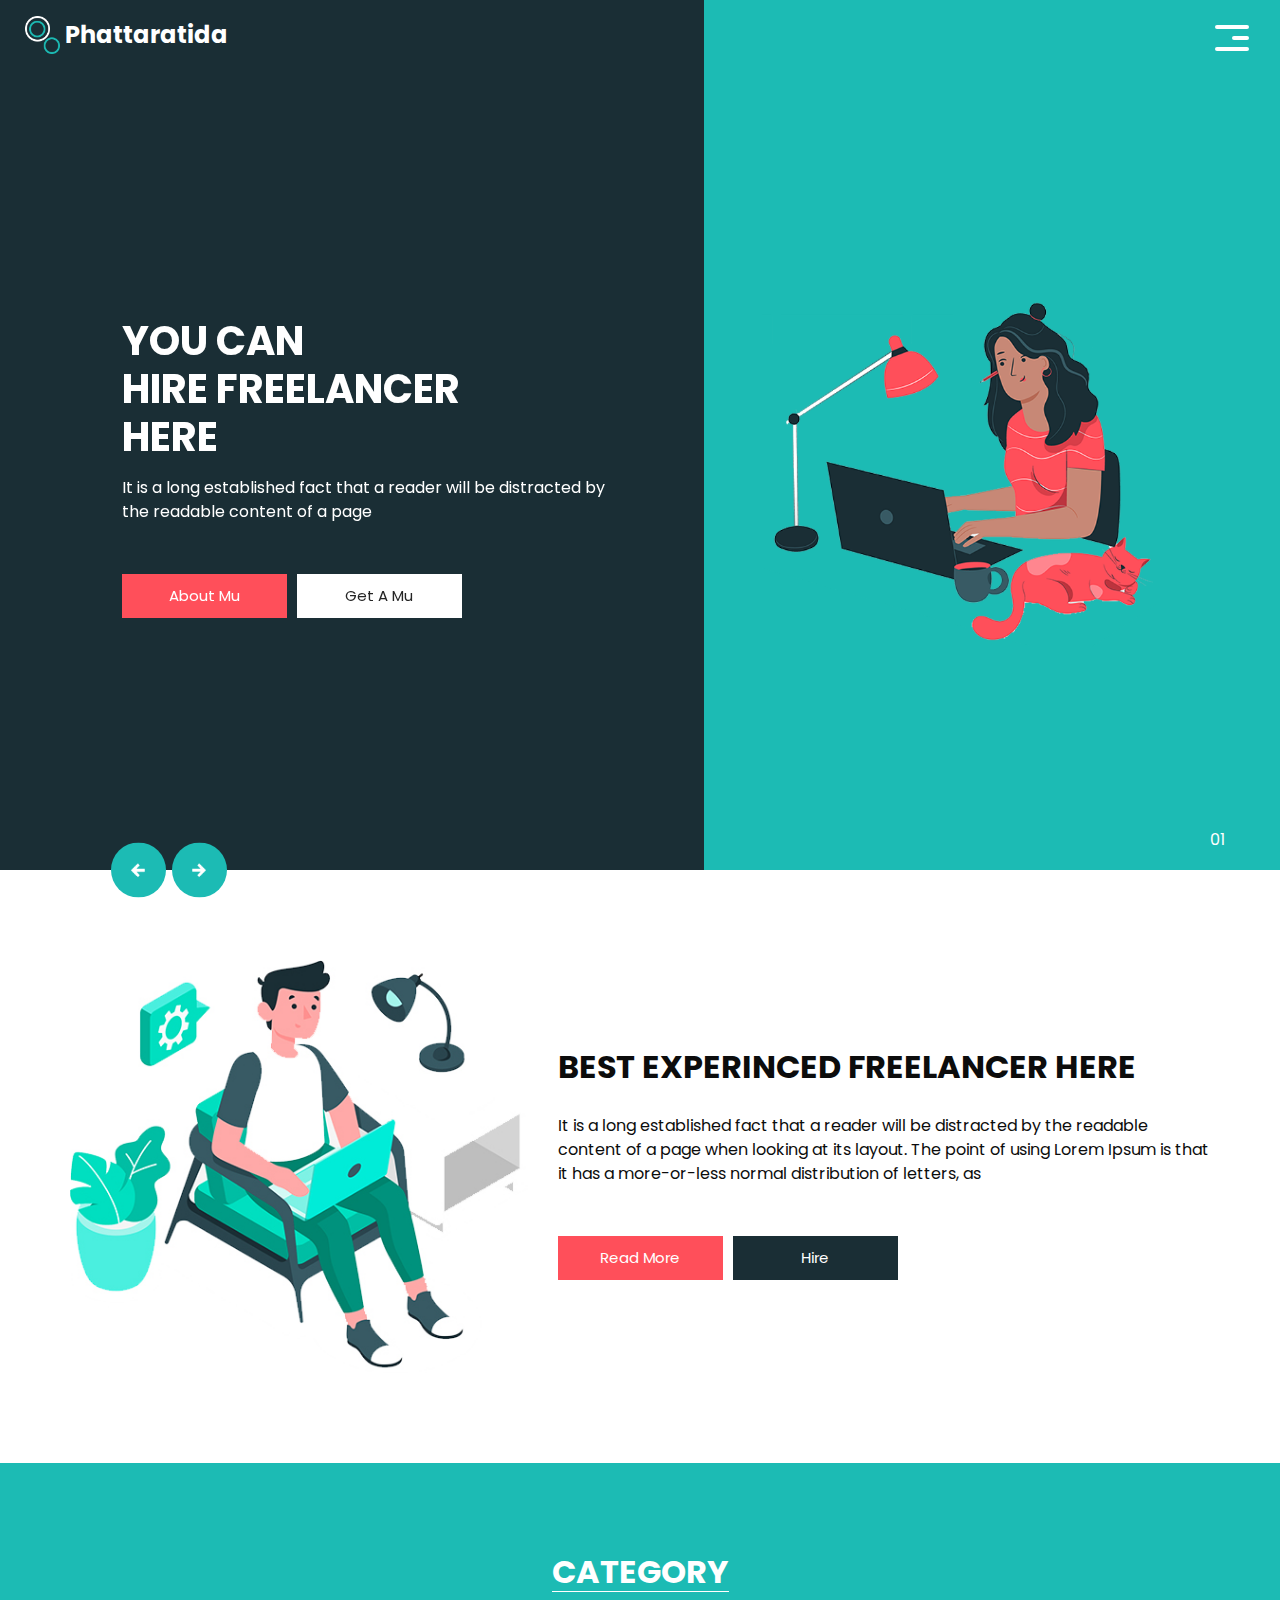
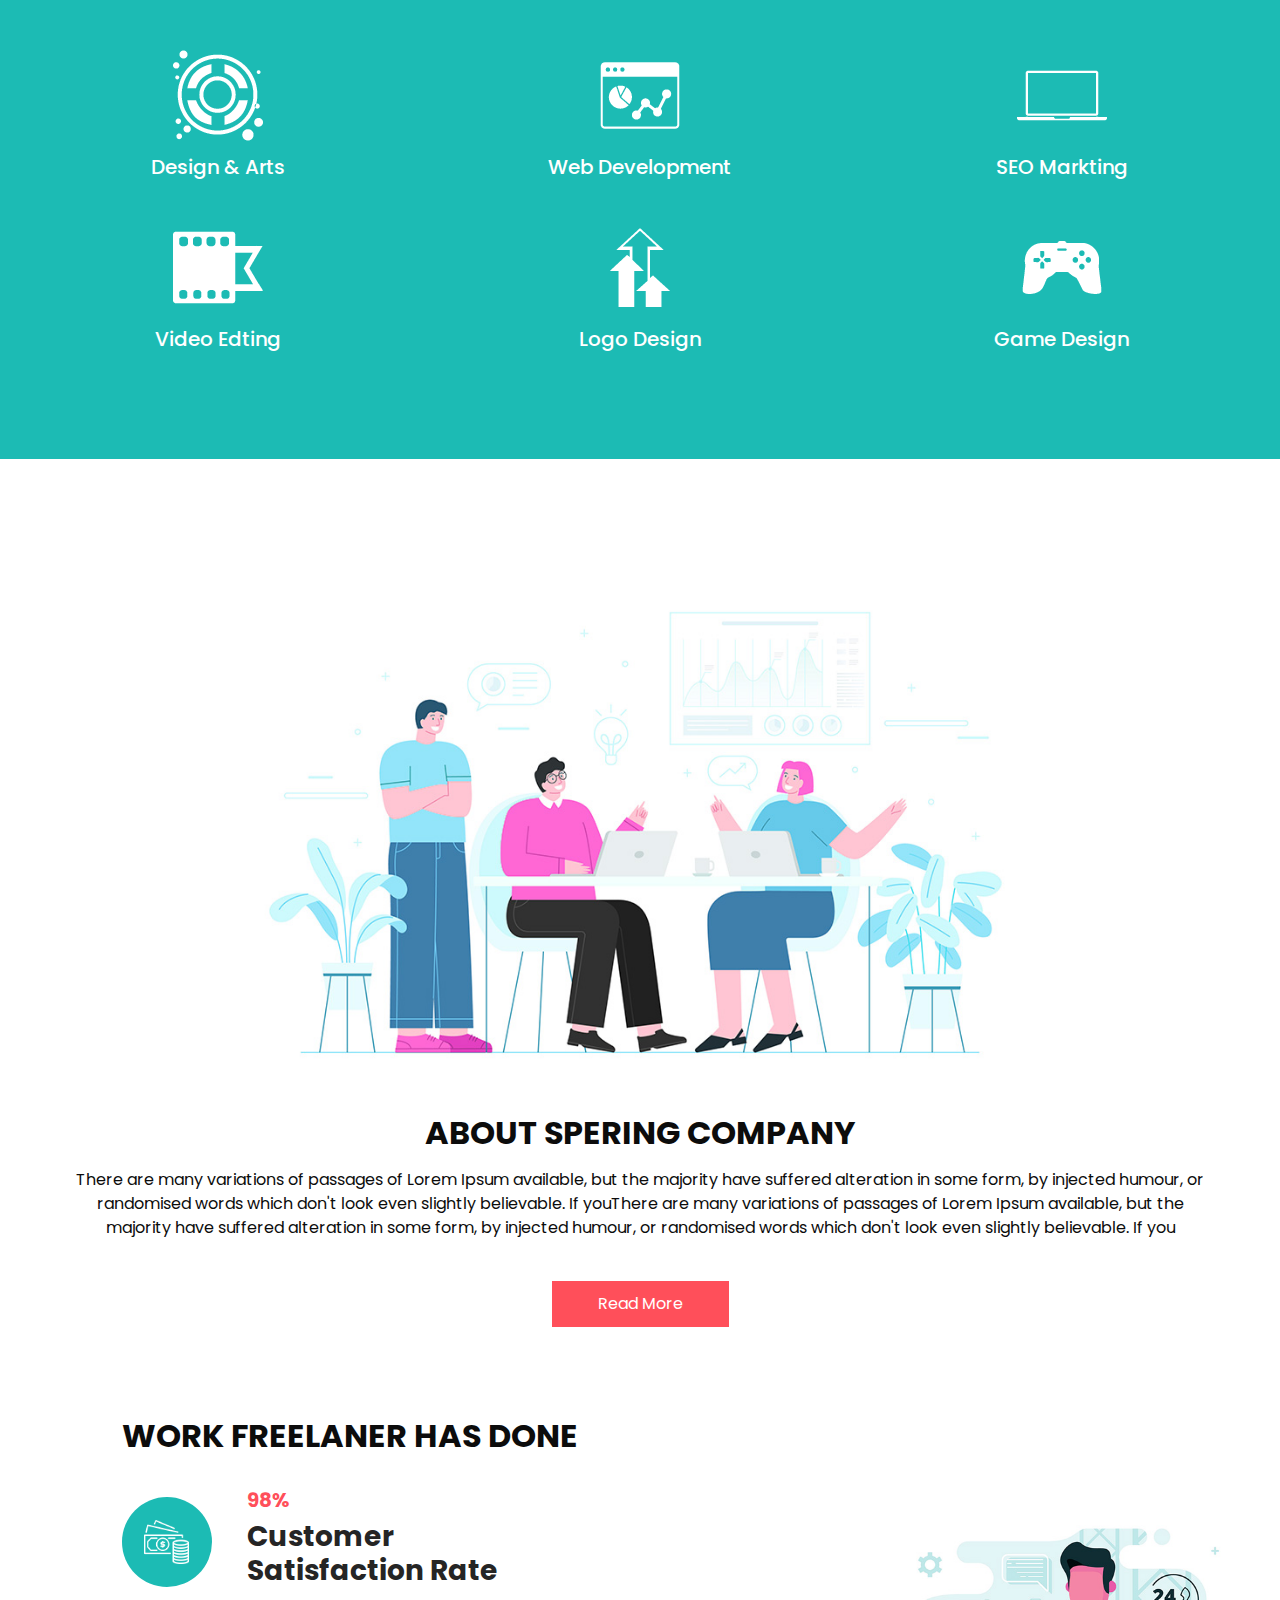
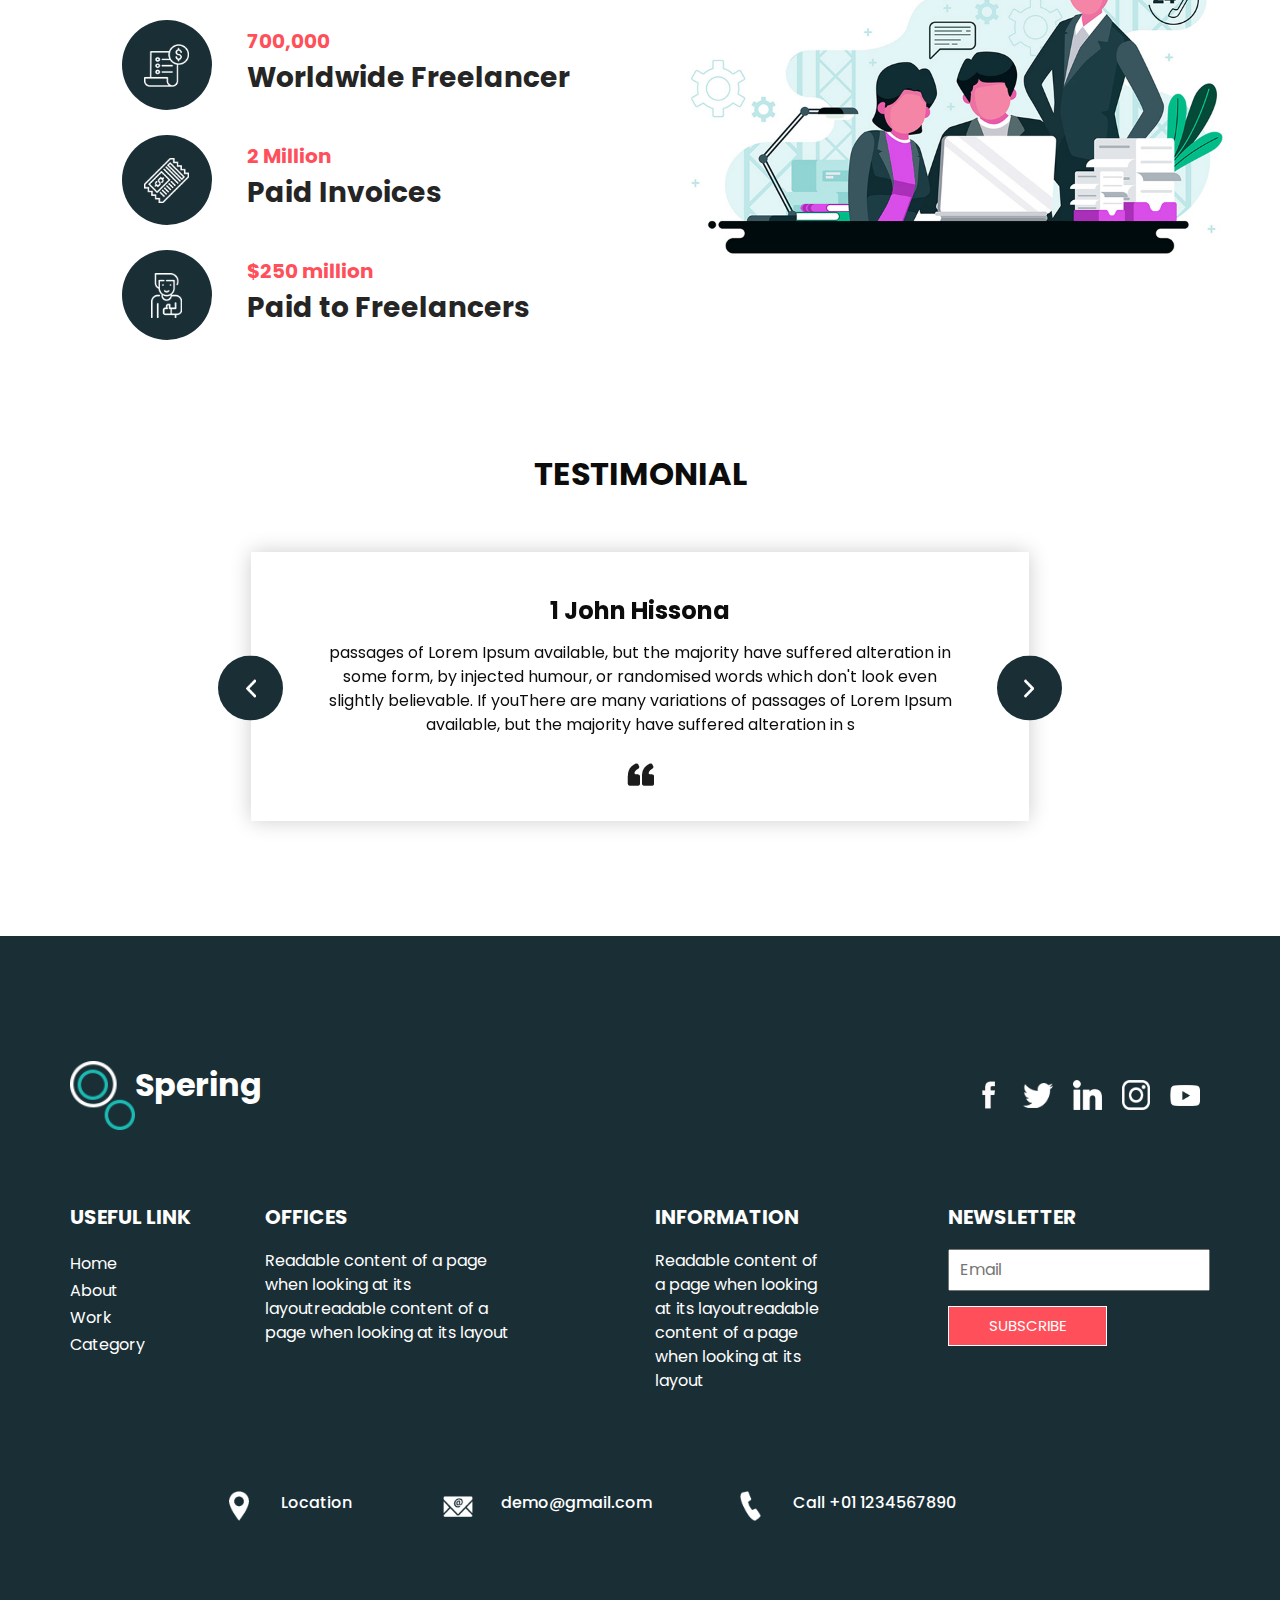
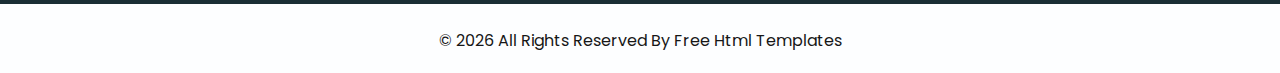
==== commit d1191dc5: "Merge pull request #1 from KhanomCake/BIKE-1-work-change-sequence" ====
--- a/index.html
+++ b/index.html
@@ -369,16 +369,30 @@
                   </div>
                   <div class="detail-box">
                     <h5>
-                      $250 Millions
+                      98%
                     </h5>
                     <h3>
-                      Paid to Freelancers
+                      Customer <br>
+                      Satisfaction Rate
                     </h3>
                   </div>
                 </div>
                 <div class="t-link-box collapsed" data-toggle="collapse" data-target="#collapseTwo" aria-expanded="false" aria-controls="collapseTwo">
                   <div class="img-box">
                     <img src="images/f2.png" alt="">
+                  </div>
+                  <div class="detail-box">
+                    <h5>
+                      700,000
+                    </h5>
+                    <h3>
+                      Worldwide Freelancer
+                    </h3>
+                  </div>
+                </div>
+                <div class="t-link-box collapsed" data-toggle="collapse" data-target="#collapseThree" aria-expanded="false" aria-controls="collapseThree">
+                  <div class="img-box">
+                    <img src="images/f3.png" alt="">
                   </div>
                   <div class="detail-box">
                     <h5>
@@ -389,30 +403,16 @@
                     </h3>
                   </div>
                 </div>
-                <div class="t-link-box collapsed" data-toggle="collapse" data-target="#collapseThree" aria-expanded="false" aria-controls="collapseThree">
-                  <div class="img-box">
-                    <img src="images/f3.png" alt="">
-                  </div>
-                  <div class="detail-box">
-                    <h5>
-                      700,000
-                    </h5>
-                    <h3>
-                      Worldwide Freelancer
-                    </h3>
-                  </div>
-                </div>
                 <div class="t-link-box collapsed" data-toggle="collapse" data-target="#collapseFour" aria-expanded="false" aria-controls="collapseFour">
                   <div class="img-box">
                     <img src="images/f4.png" alt="">
                   </div>
                   <div class="detail-box">
                     <h5>
-                      98%
+                      $250 million
                     </h5>
                     <h3>
-                      Customer <br>
-                      Satisfaction Rate
+                      Paid to Freelancers
                     </h3>
                   </div>
                 </div>
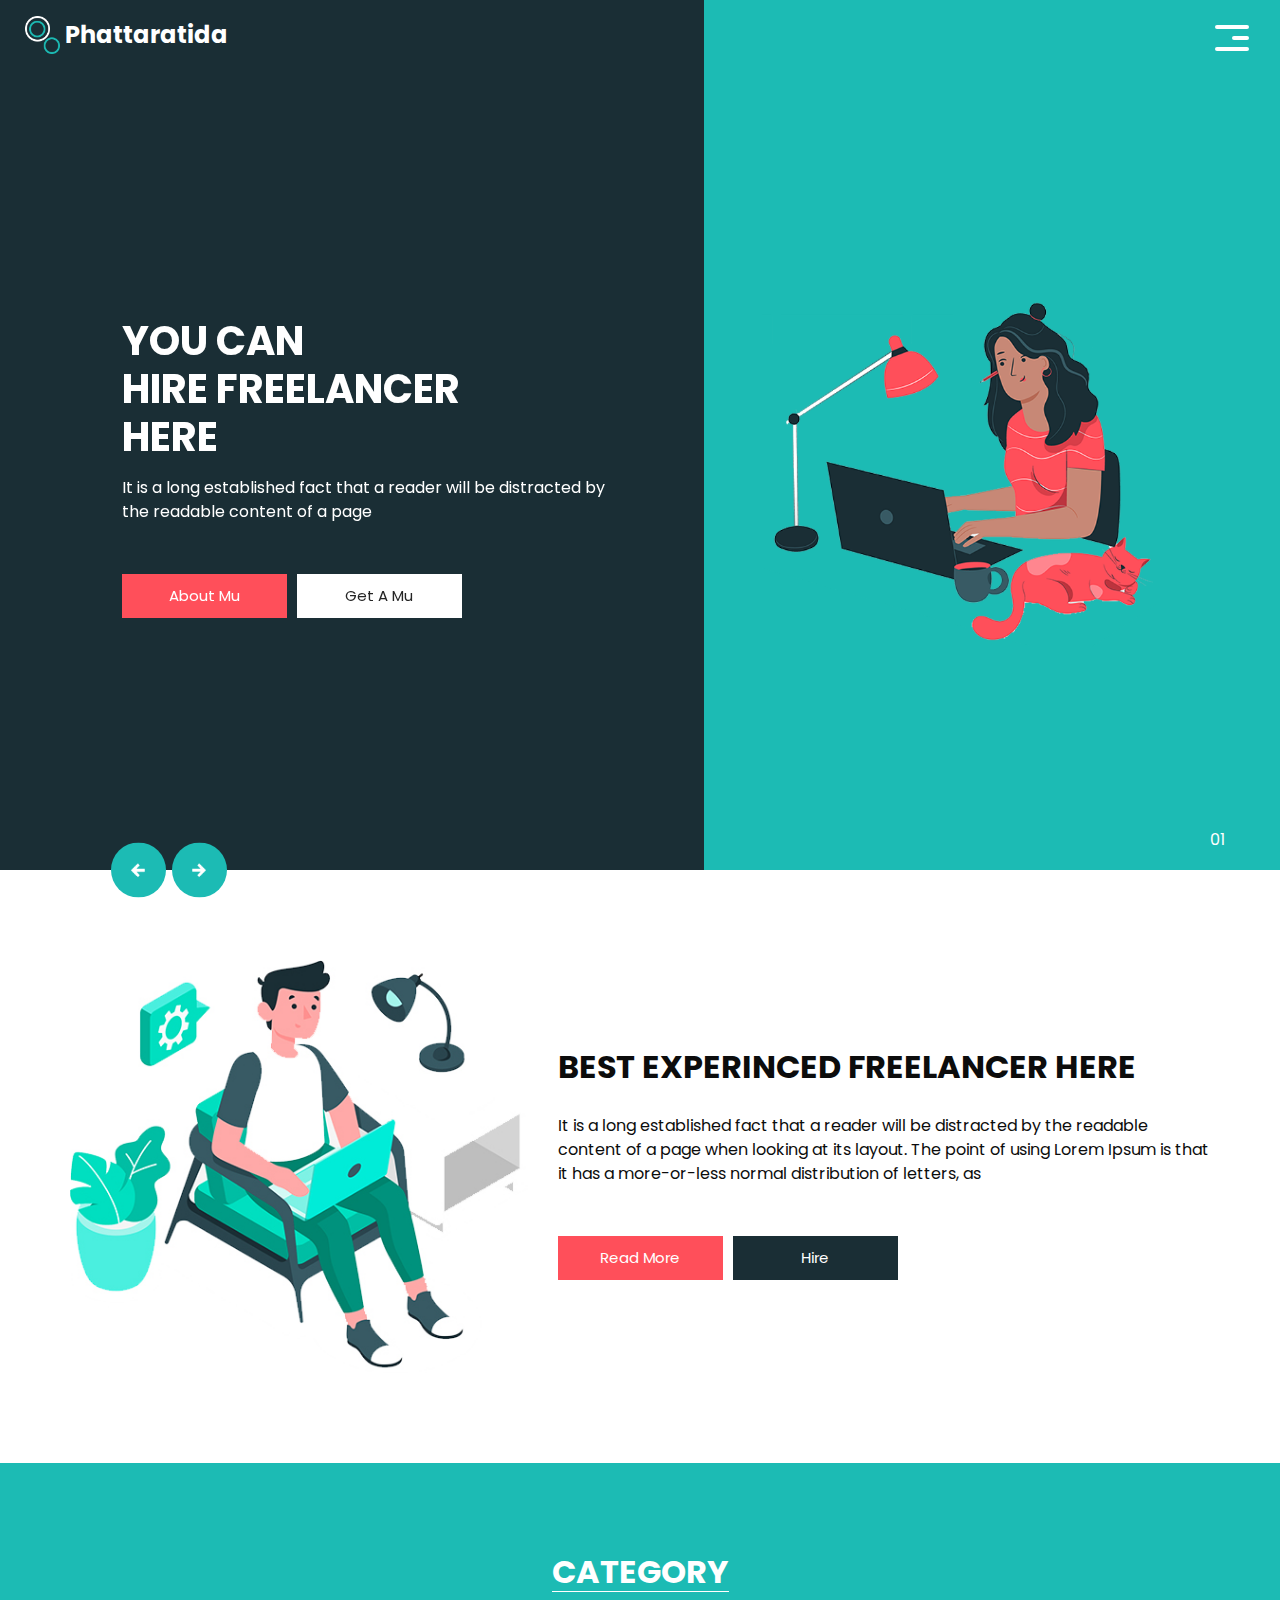
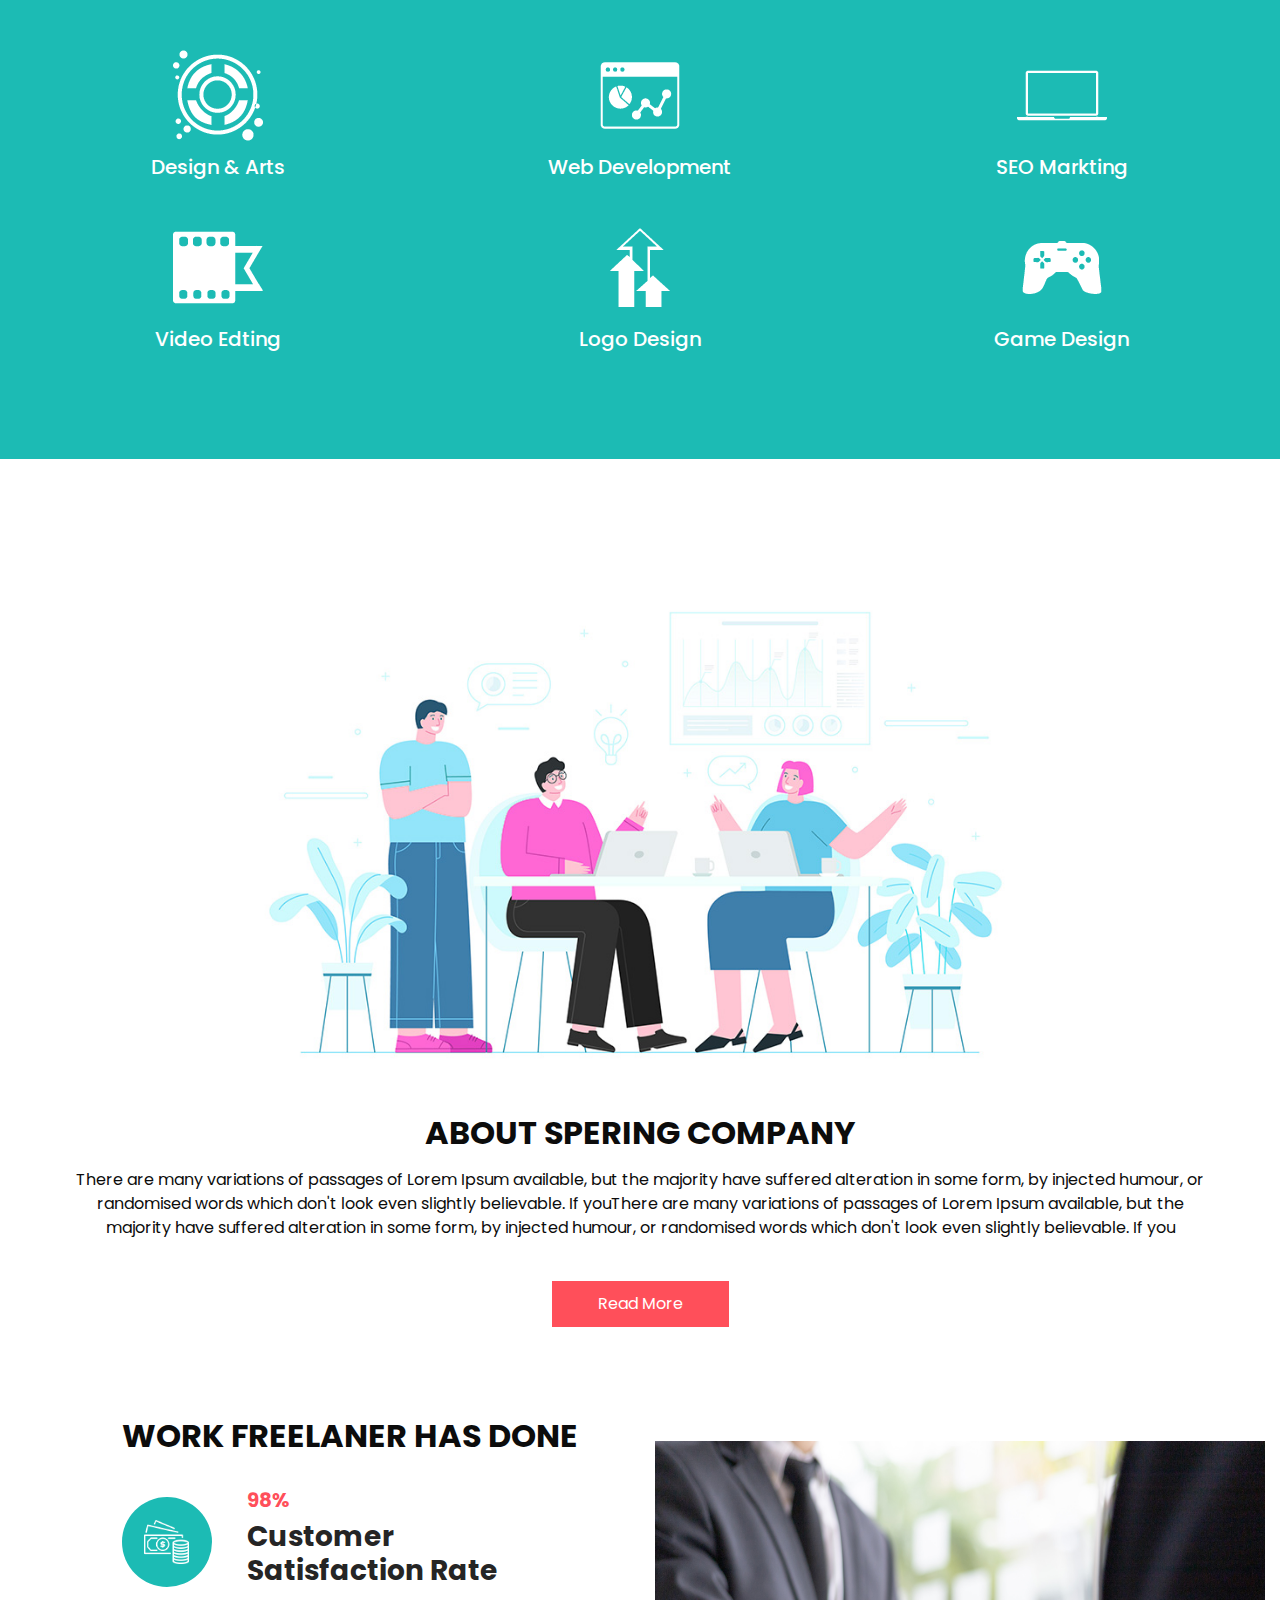
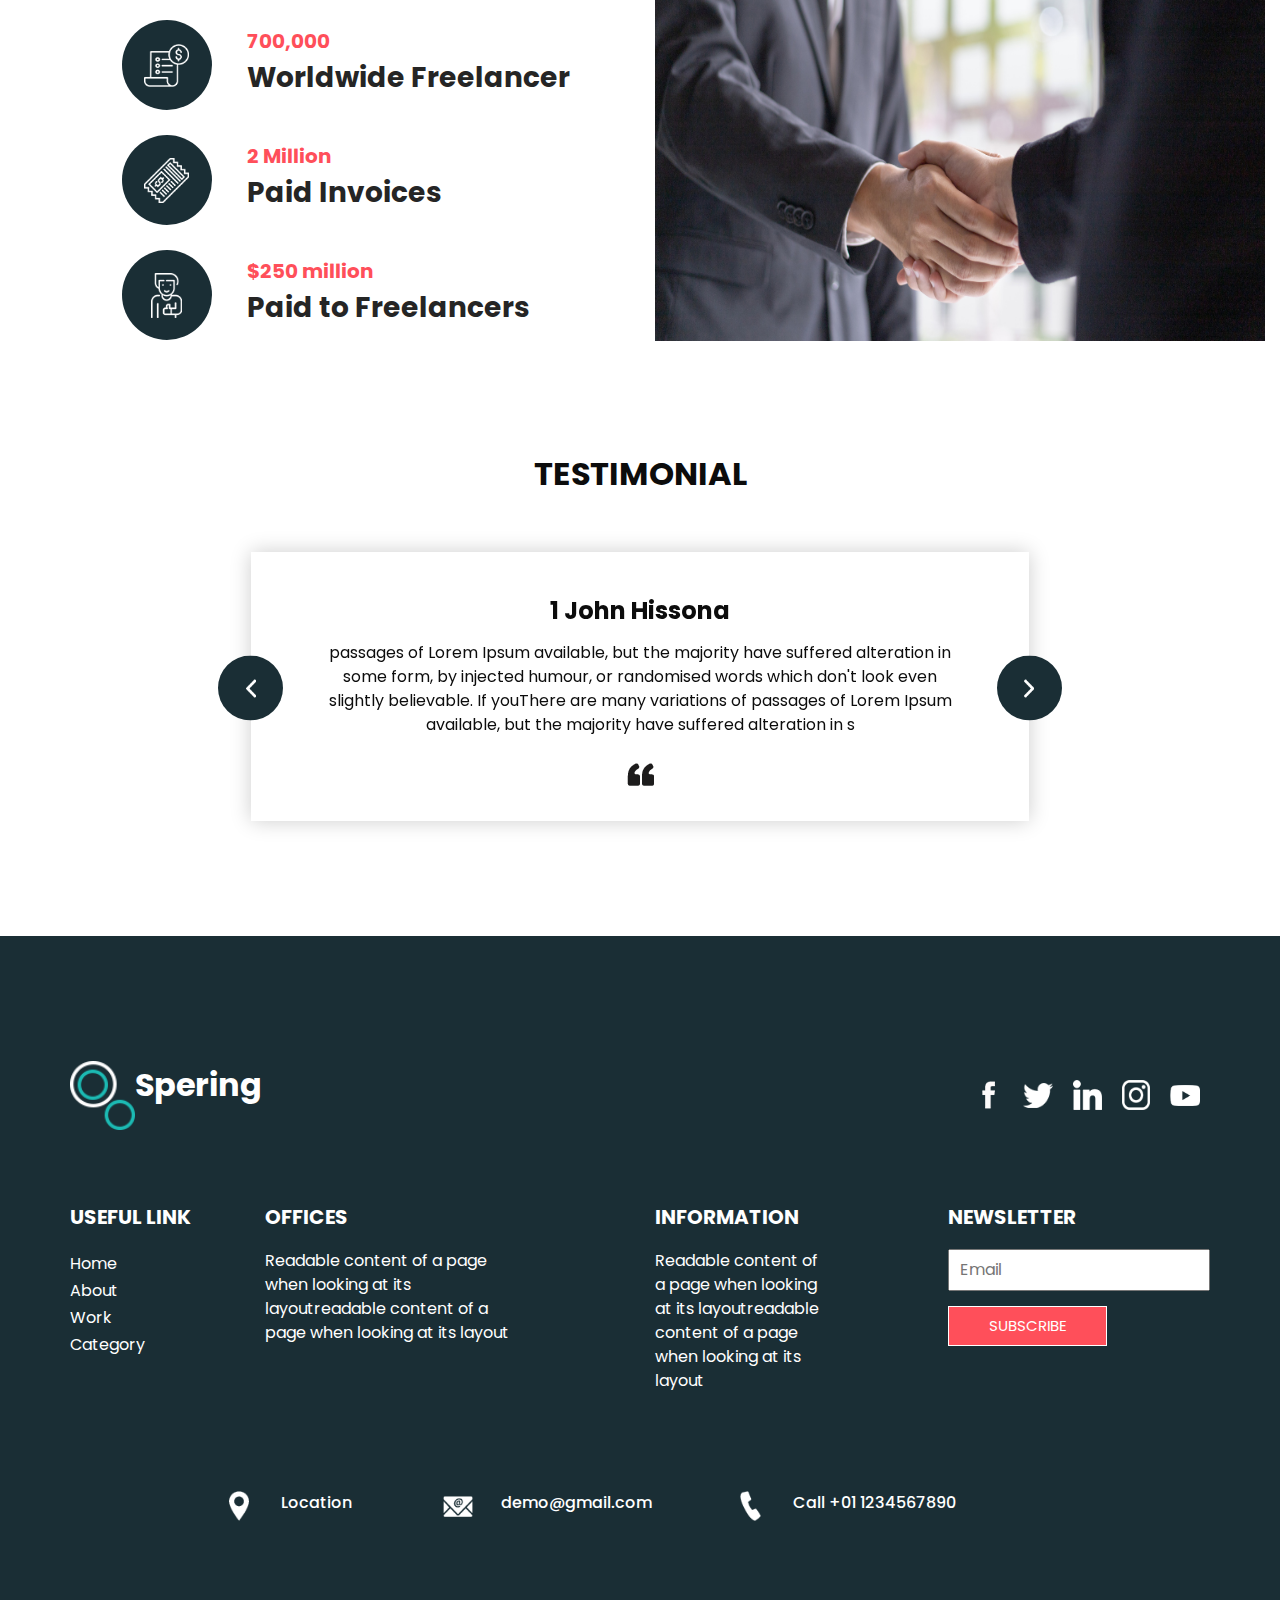
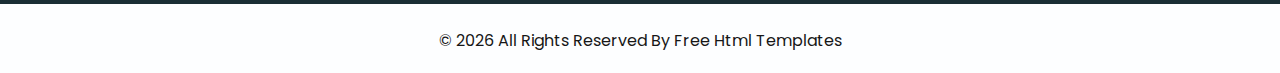
==== commit 1cb0e105: "Change image" ====
--- a/index.html
+++ b/index.html
@@ -422,22 +422,22 @@
           <div class="col-md-6">
             <div class="collapse show" id="collapseOne" aria-labelledby="headingOne" data-parent="#accordion">
               <div class="img-box">
-                <img src="images/freelance-img.jpg" alt="">
+                <img src="images/Customer_Satisfaction_Rate_.png" alt="Customer Satisfaction Rate" width="500" height="500">
               </div>
             </div>
             <div class="collapse" id="collapseTwo" aria-labelledby="headingTwo" data-parent="#accordion">
               <div class="img-box">
-                <img src="images/freelance-img.jpg" alt="">
+                <img src="images/Worldwide_Freelance.png" alt="Worldwide Freelance" width="500" height="500`">
               </div>
             </div>
             <div class="collapse" id="collapseThree" aria-labelledby="headingThree" data-parent="#accordion">
               <div class="img-box">
-                <img src="images/freelance-img.jpg" alt="">
+                <img src="images/Paid_Invoices.png" alt="Paid Invoices" width="500" height="500">
               </div>
             </div>
             <div class="collapse" id="collapseFour" aria-labelledby="headingfour" data-parent="#accordion">
               <div class="img-box">
-                <img src="images/freelance-img.jpg" alt="">
+                <img src="images/Paid_to_Freelance.png" alt="Paid to Freelance" width="500" height="500">
               </div>
             </div>
           </div>
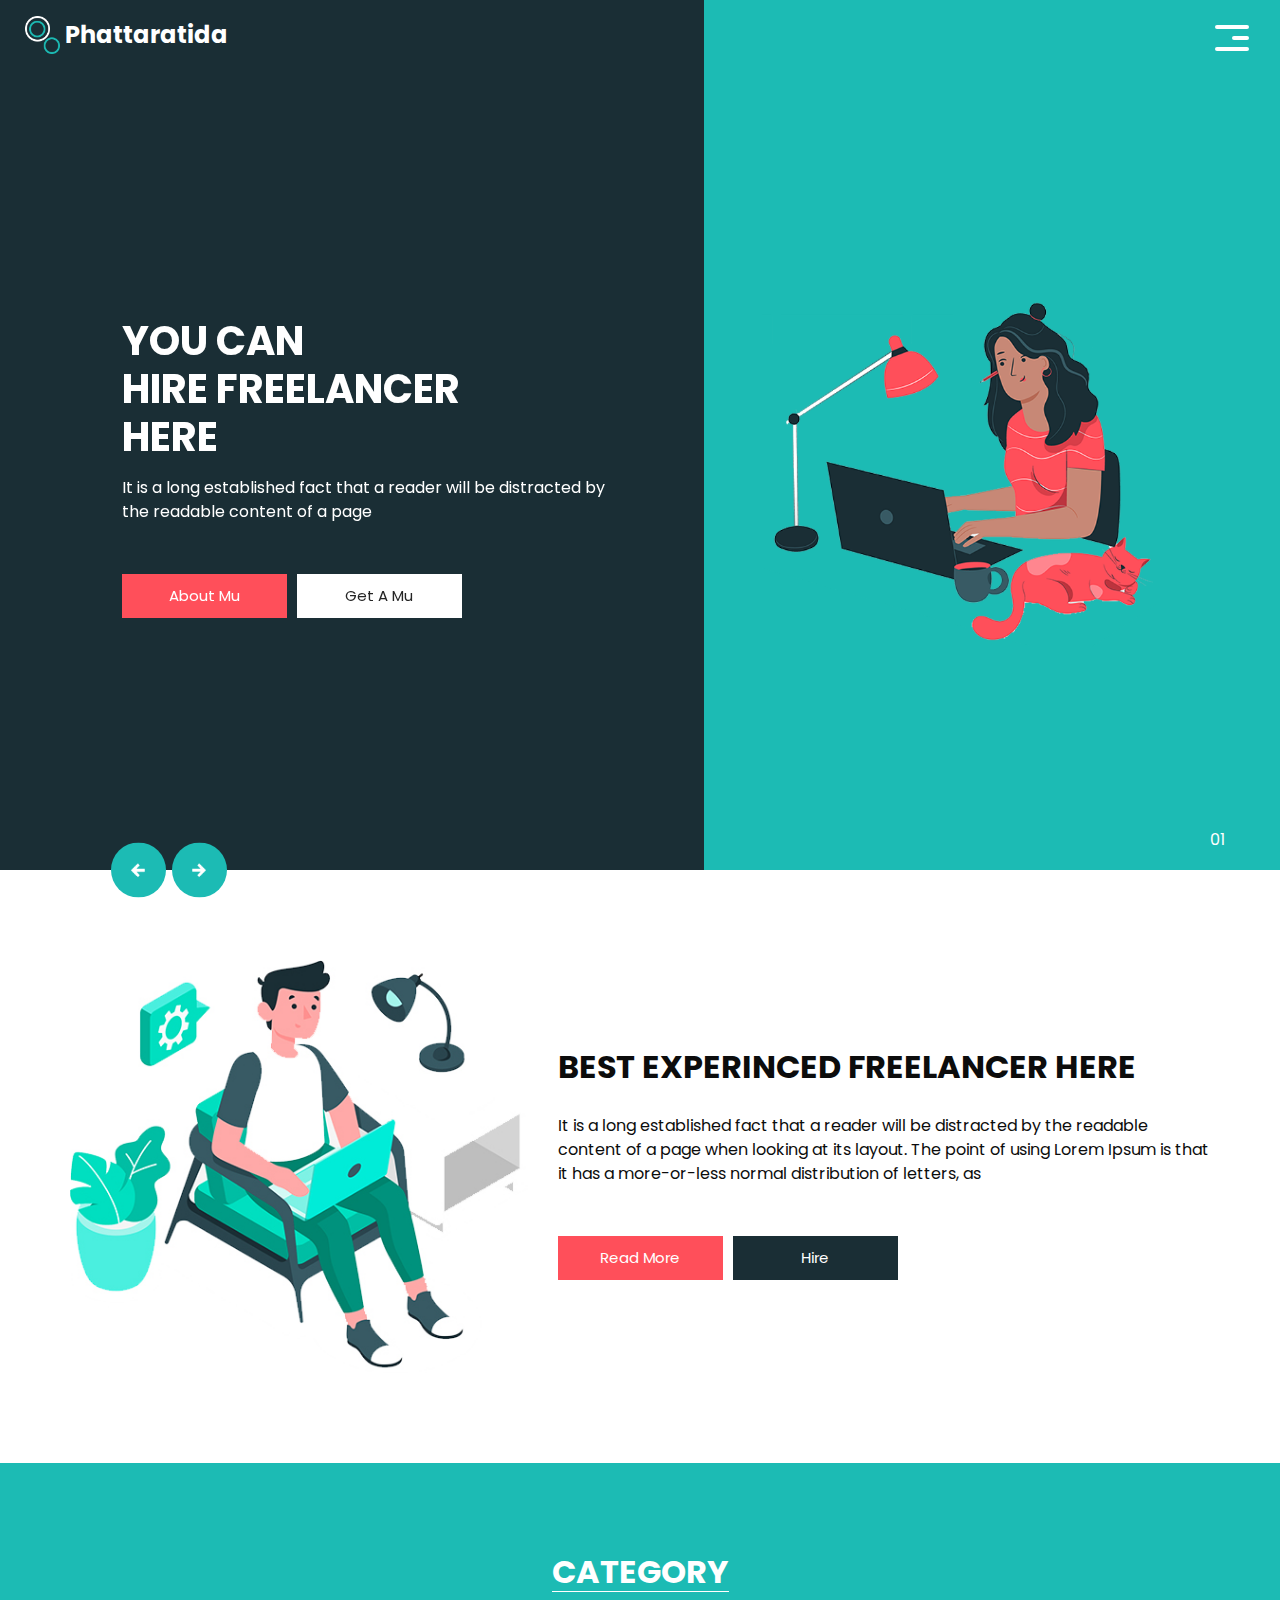
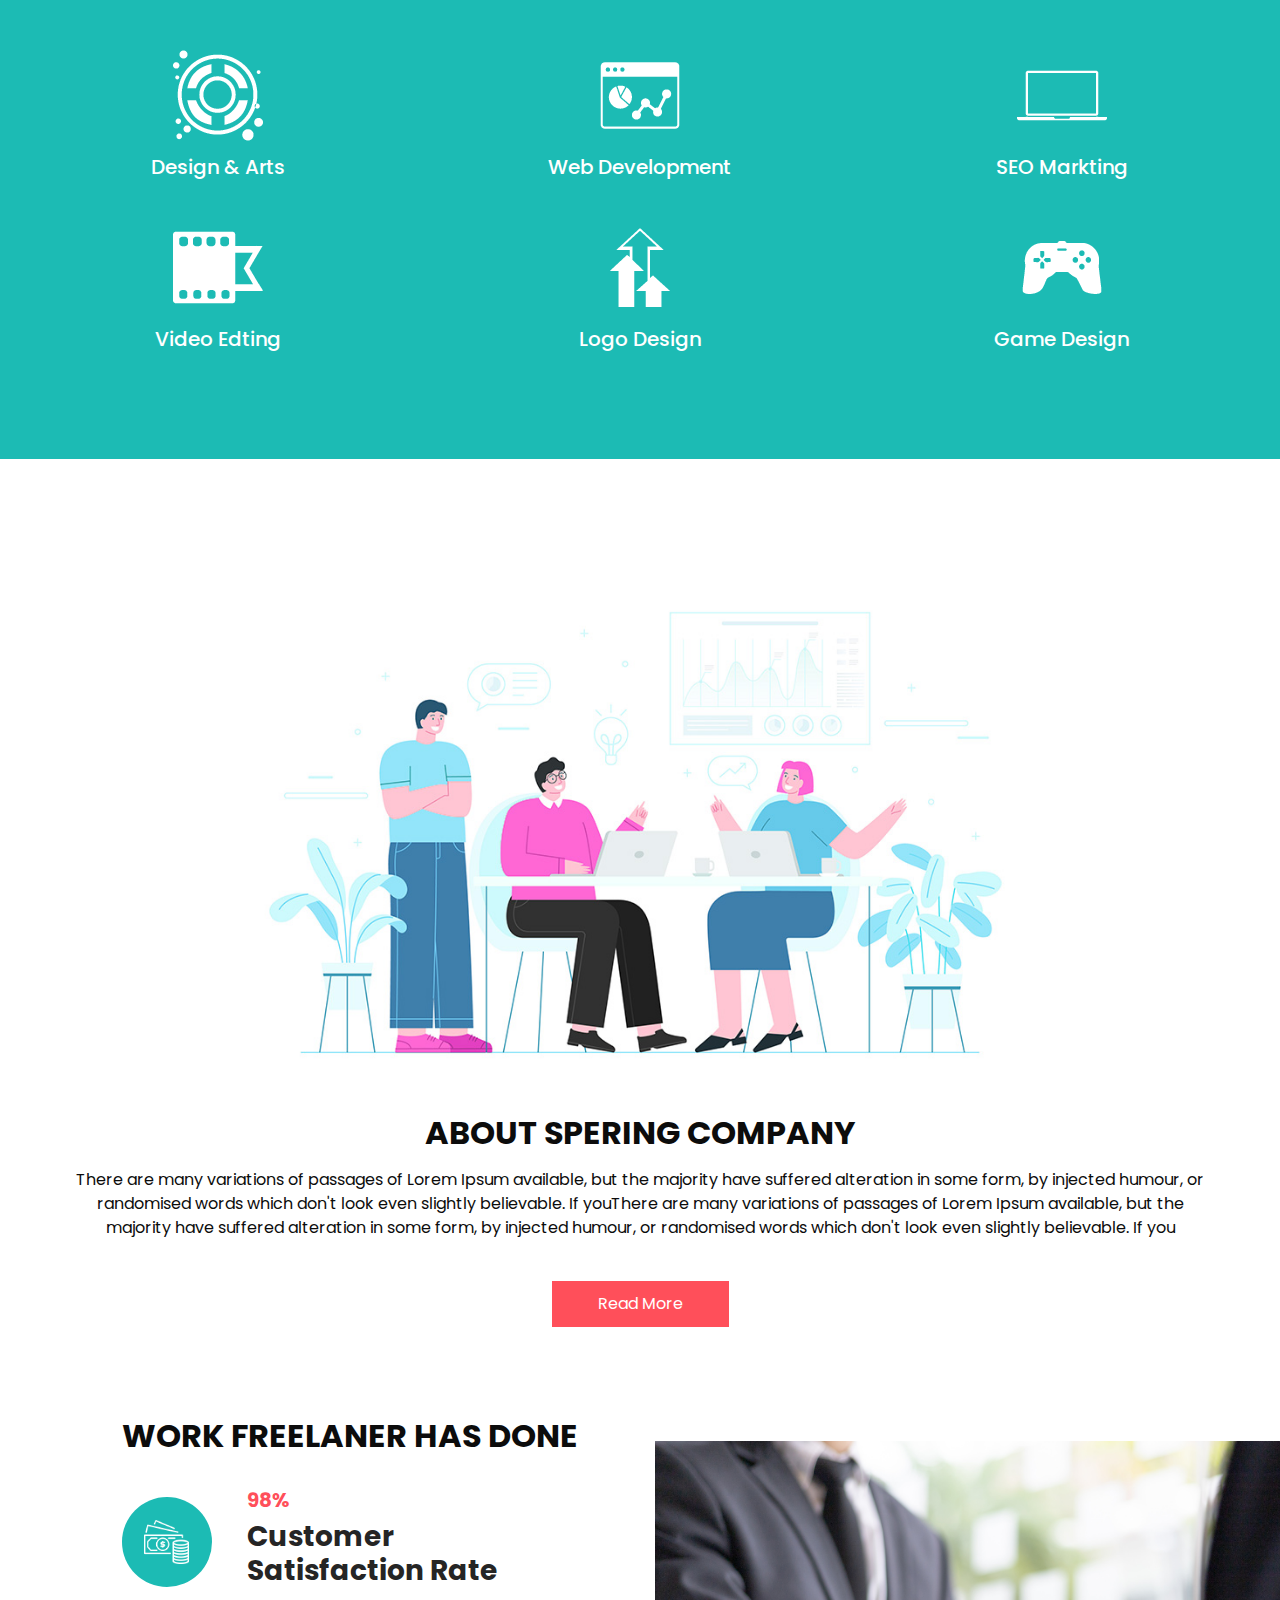
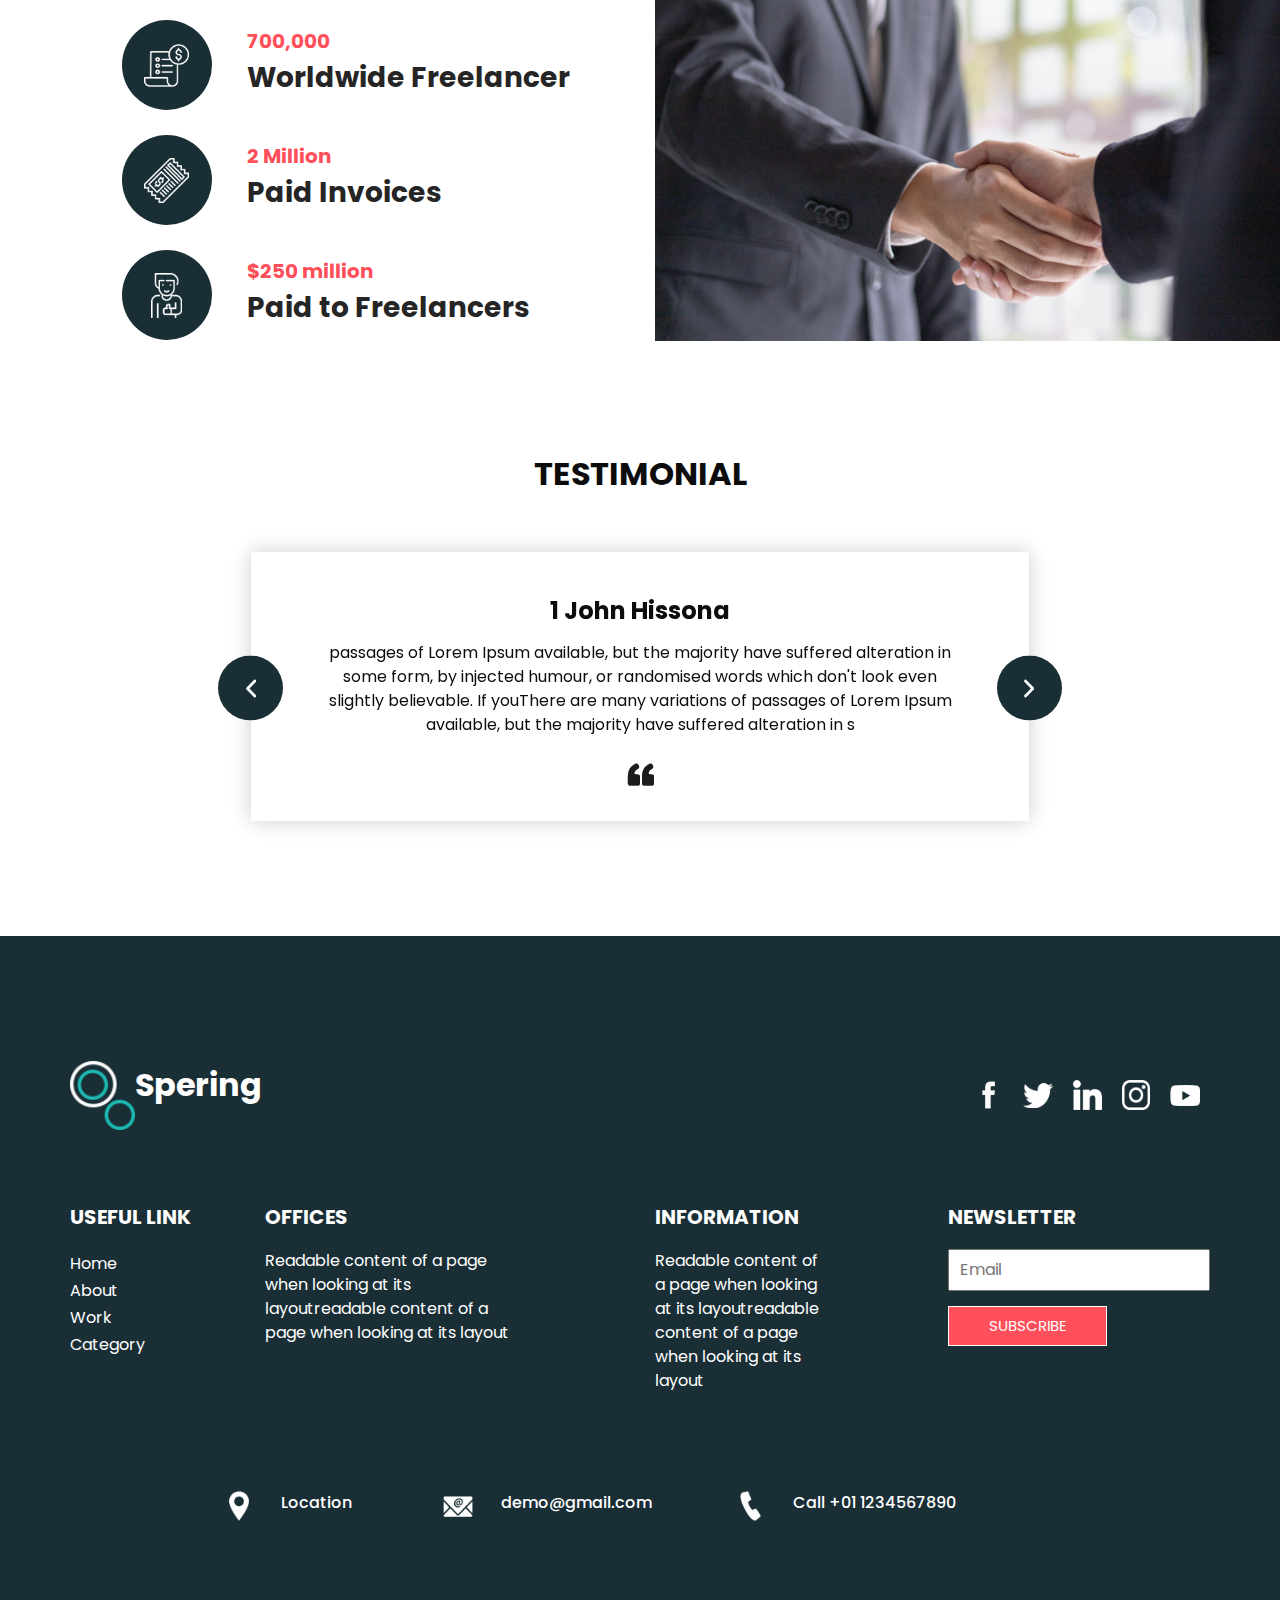
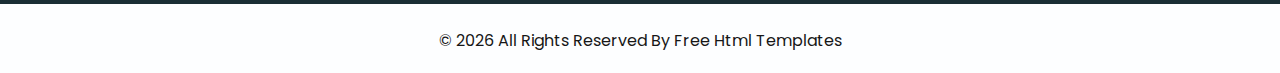
==== commit 81f1b683: "Change image-2" ====
--- a/index.html
+++ b/index.html
@@ -422,22 +422,22 @@
           <div class="col-md-6">
             <div class="collapse show" id="collapseOne" aria-labelledby="headingOne" data-parent="#accordion">
               <div class="img-box">
-                <img src="images/Customer_Satisfaction_Rate_.png" alt="Customer Satisfaction Rate" width="500" height="500">
+                <img src="images/Customer_Satisfaction_Rate_.png" alt="Customer Satisfaction Rate"  height="500">
               </div>
             </div>
             <div class="collapse" id="collapseTwo" aria-labelledby="headingTwo" data-parent="#accordion">
               <div class="img-box">
-                <img src="images/Worldwide_Freelance.png" alt="Worldwide Freelance" width="500" height="500`">
+                <img src="images/Worldwide_Freelance.png" alt="Worldwide Freelance" height="500`">
               </div>
             </div>
             <div class="collapse" id="collapseThree" aria-labelledby="headingThree" data-parent="#accordion">
               <div class="img-box">
-                <img src="images/Paid_Invoices.png" alt="Paid Invoices" width="500" height="500">
+                <img src="images/Paid_Invoices.png" alt="Paid Invoices" height="500">
               </div>
             </div>
             <div class="collapse" id="collapseFour" aria-labelledby="headingfour" data-parent="#accordion">
               <div class="img-box">
-                <img src="images/Paid_to_Freelance.png" alt="Paid to Freelance" width="500" height="500">
+                <img src="images/Paid_to_Freelance.png" alt="Paid to Freelance" height="500">
               </div>
             </div>
           </div>
--- a/css/style.css
+++ b/css/style.css
@@ -581,7 +581,7 @@
 }
 
 .freelance_section .img-box img {
-  width: 100%;
+  width: ;
 }
 
 .client_section .heading_container {
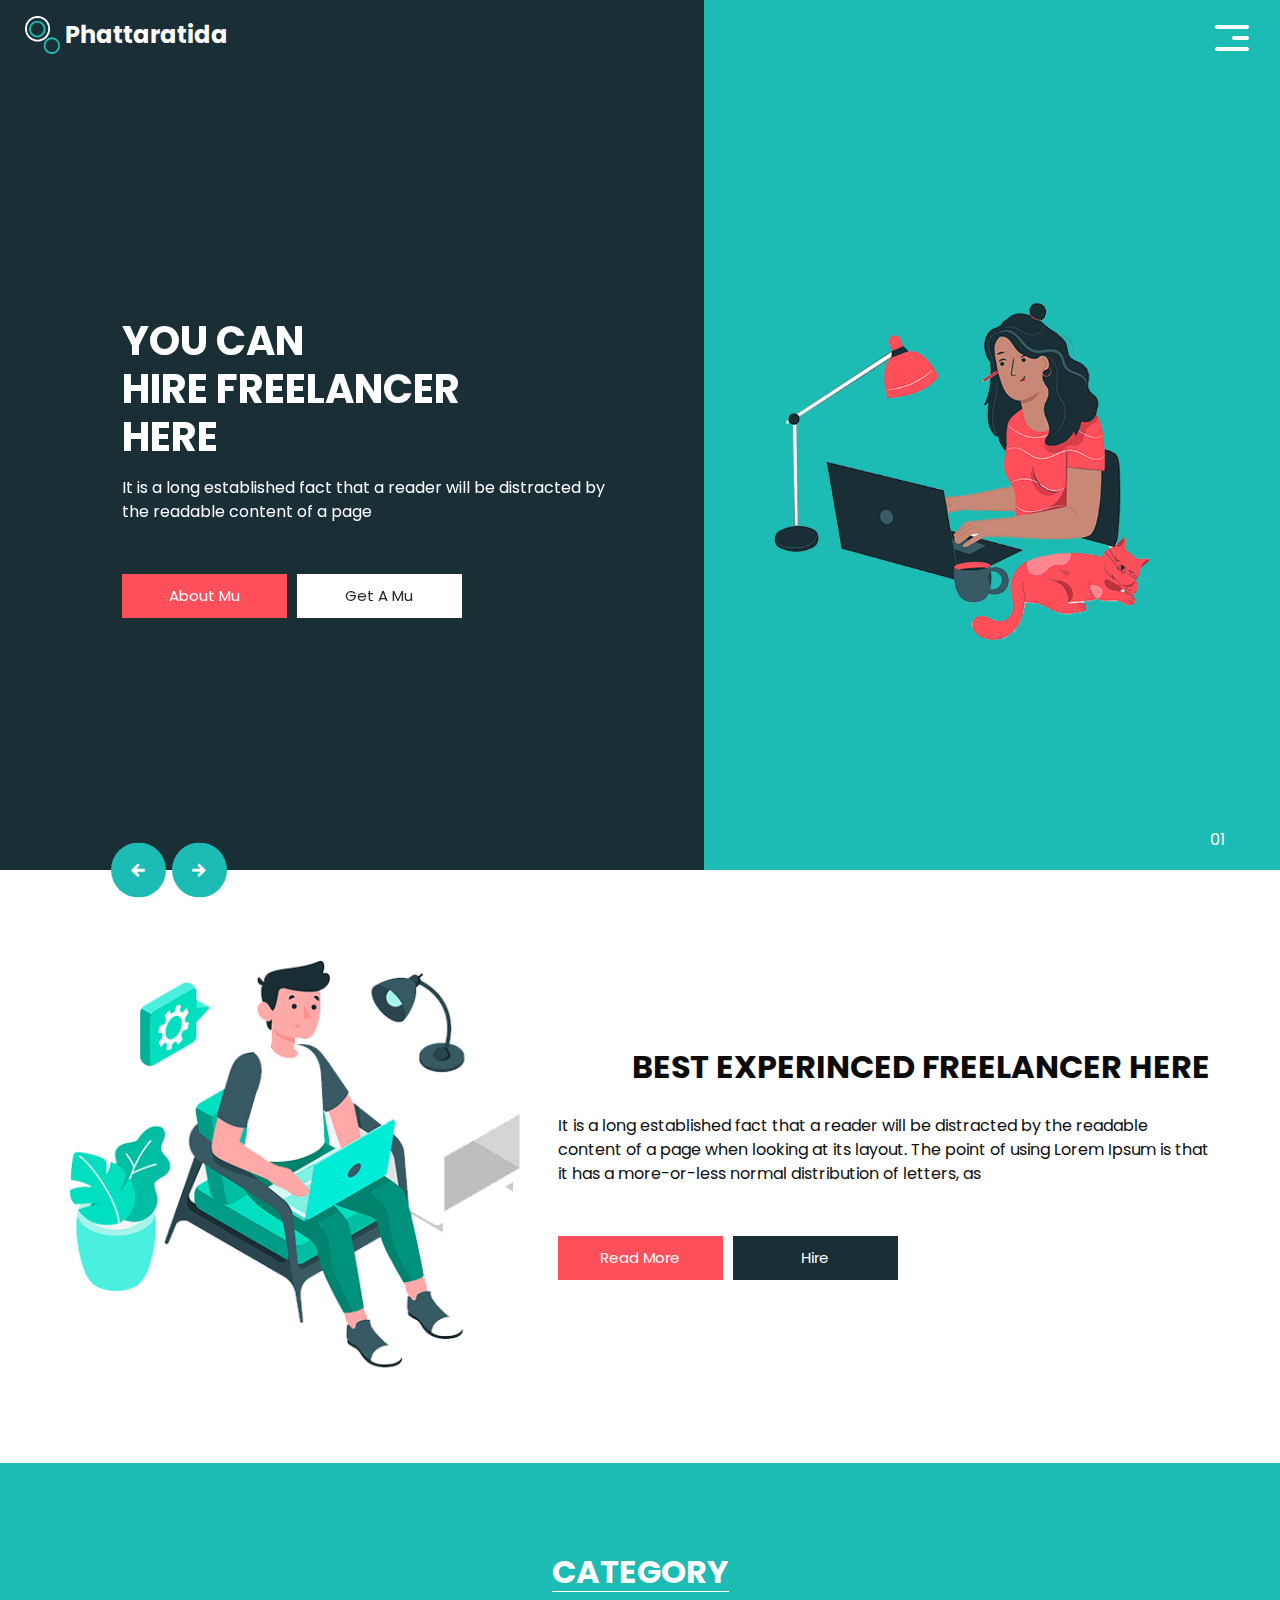
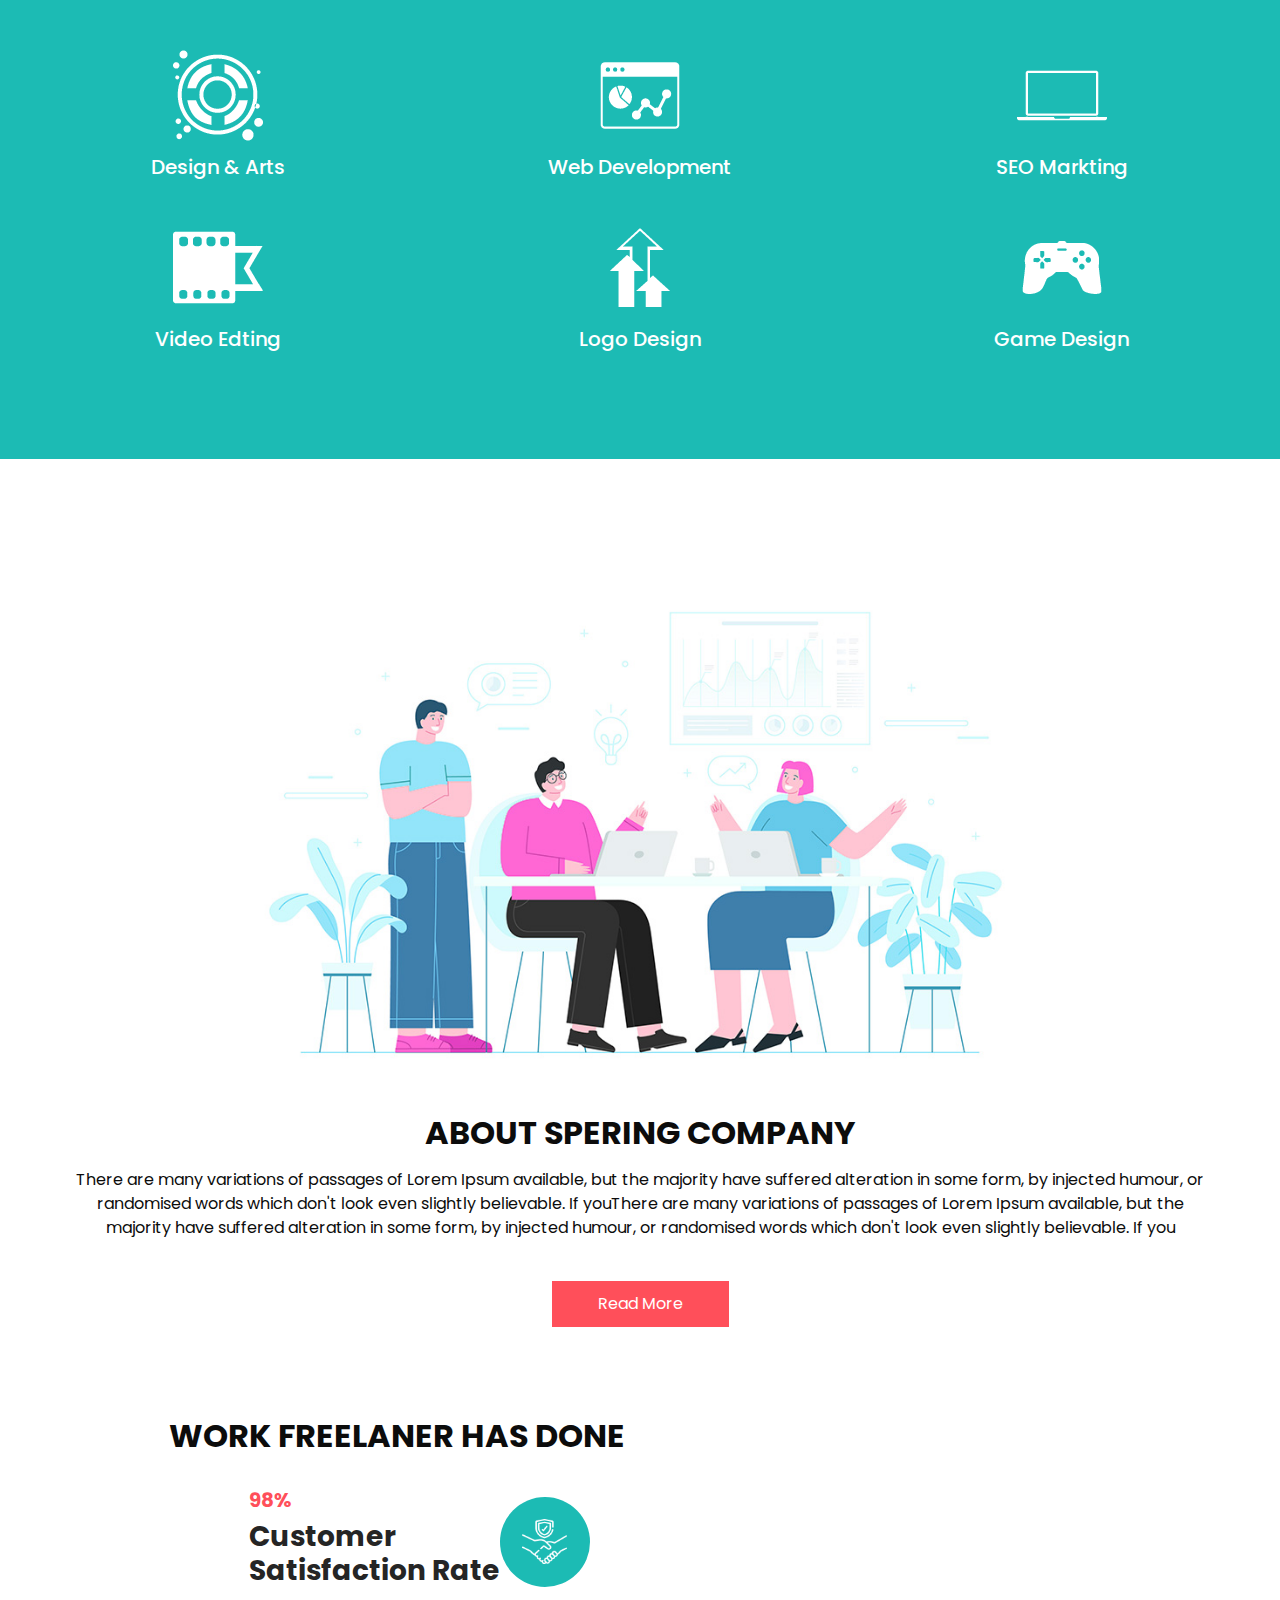
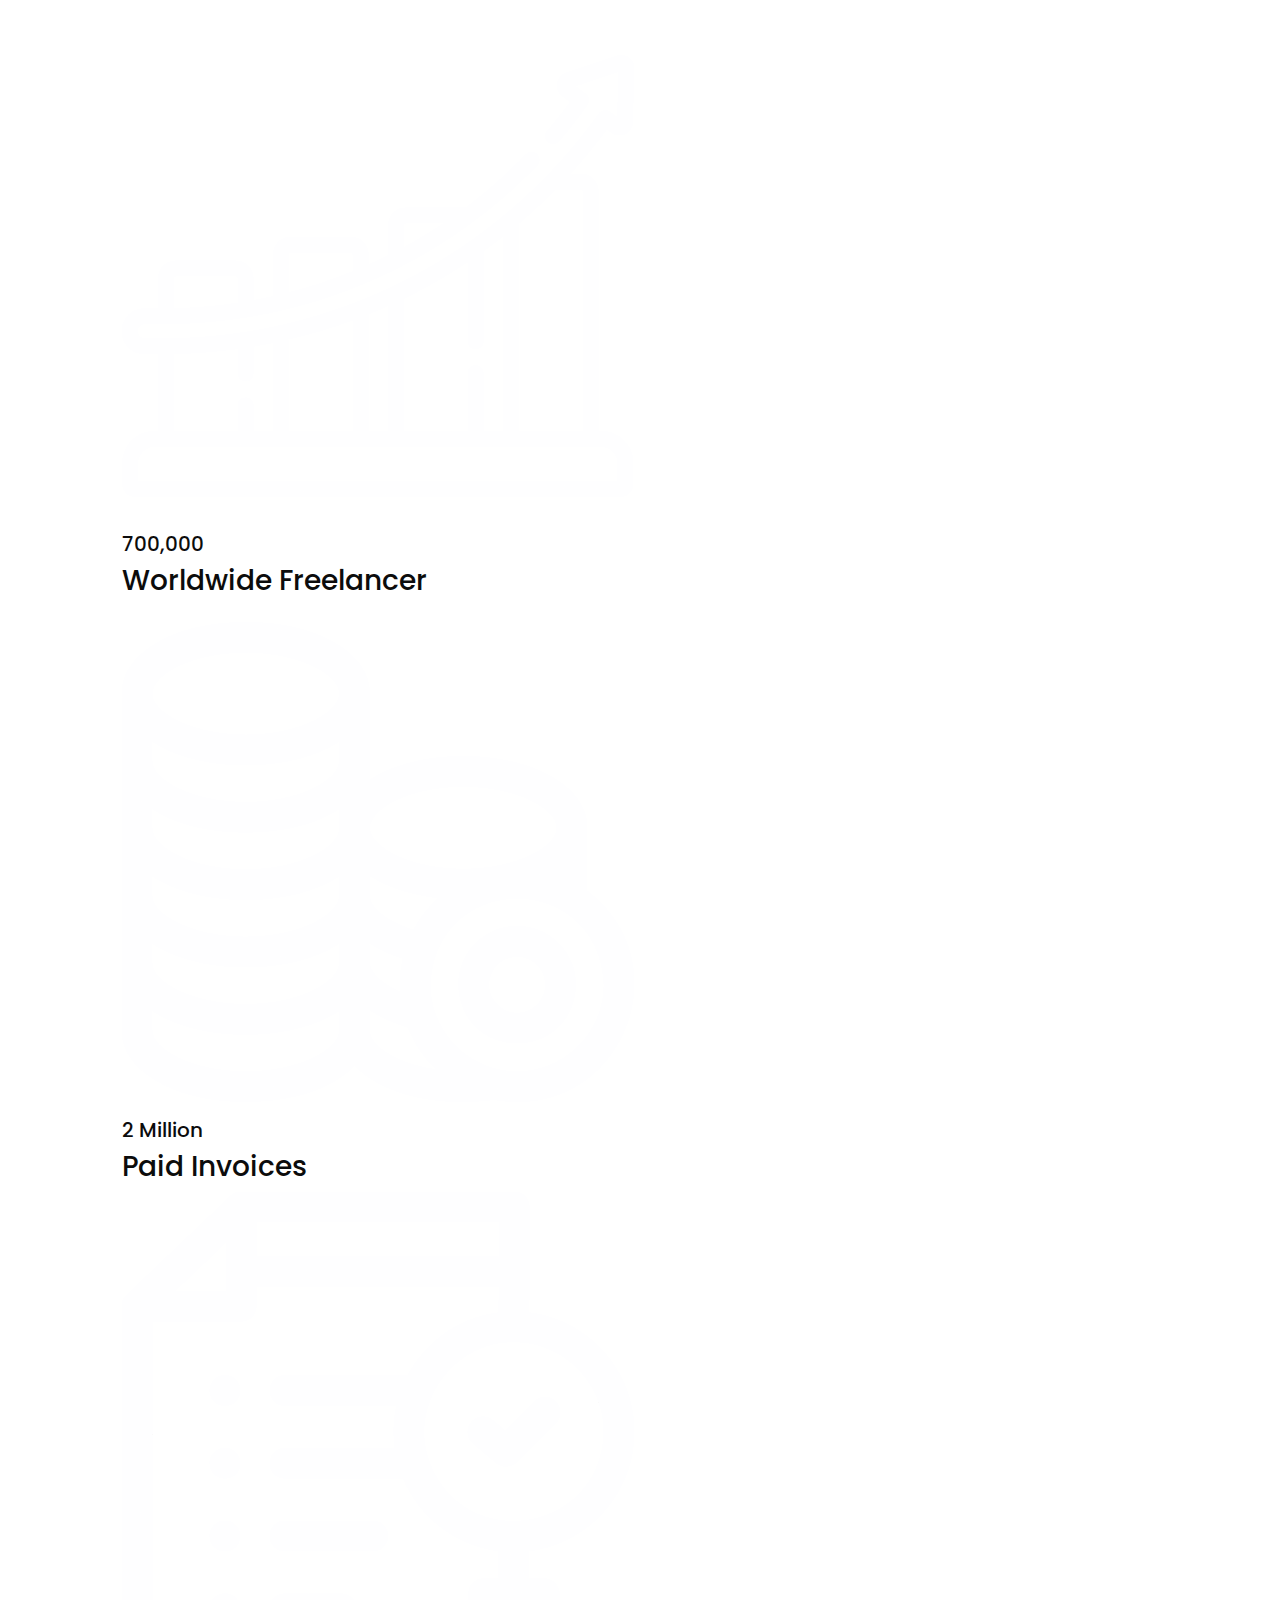
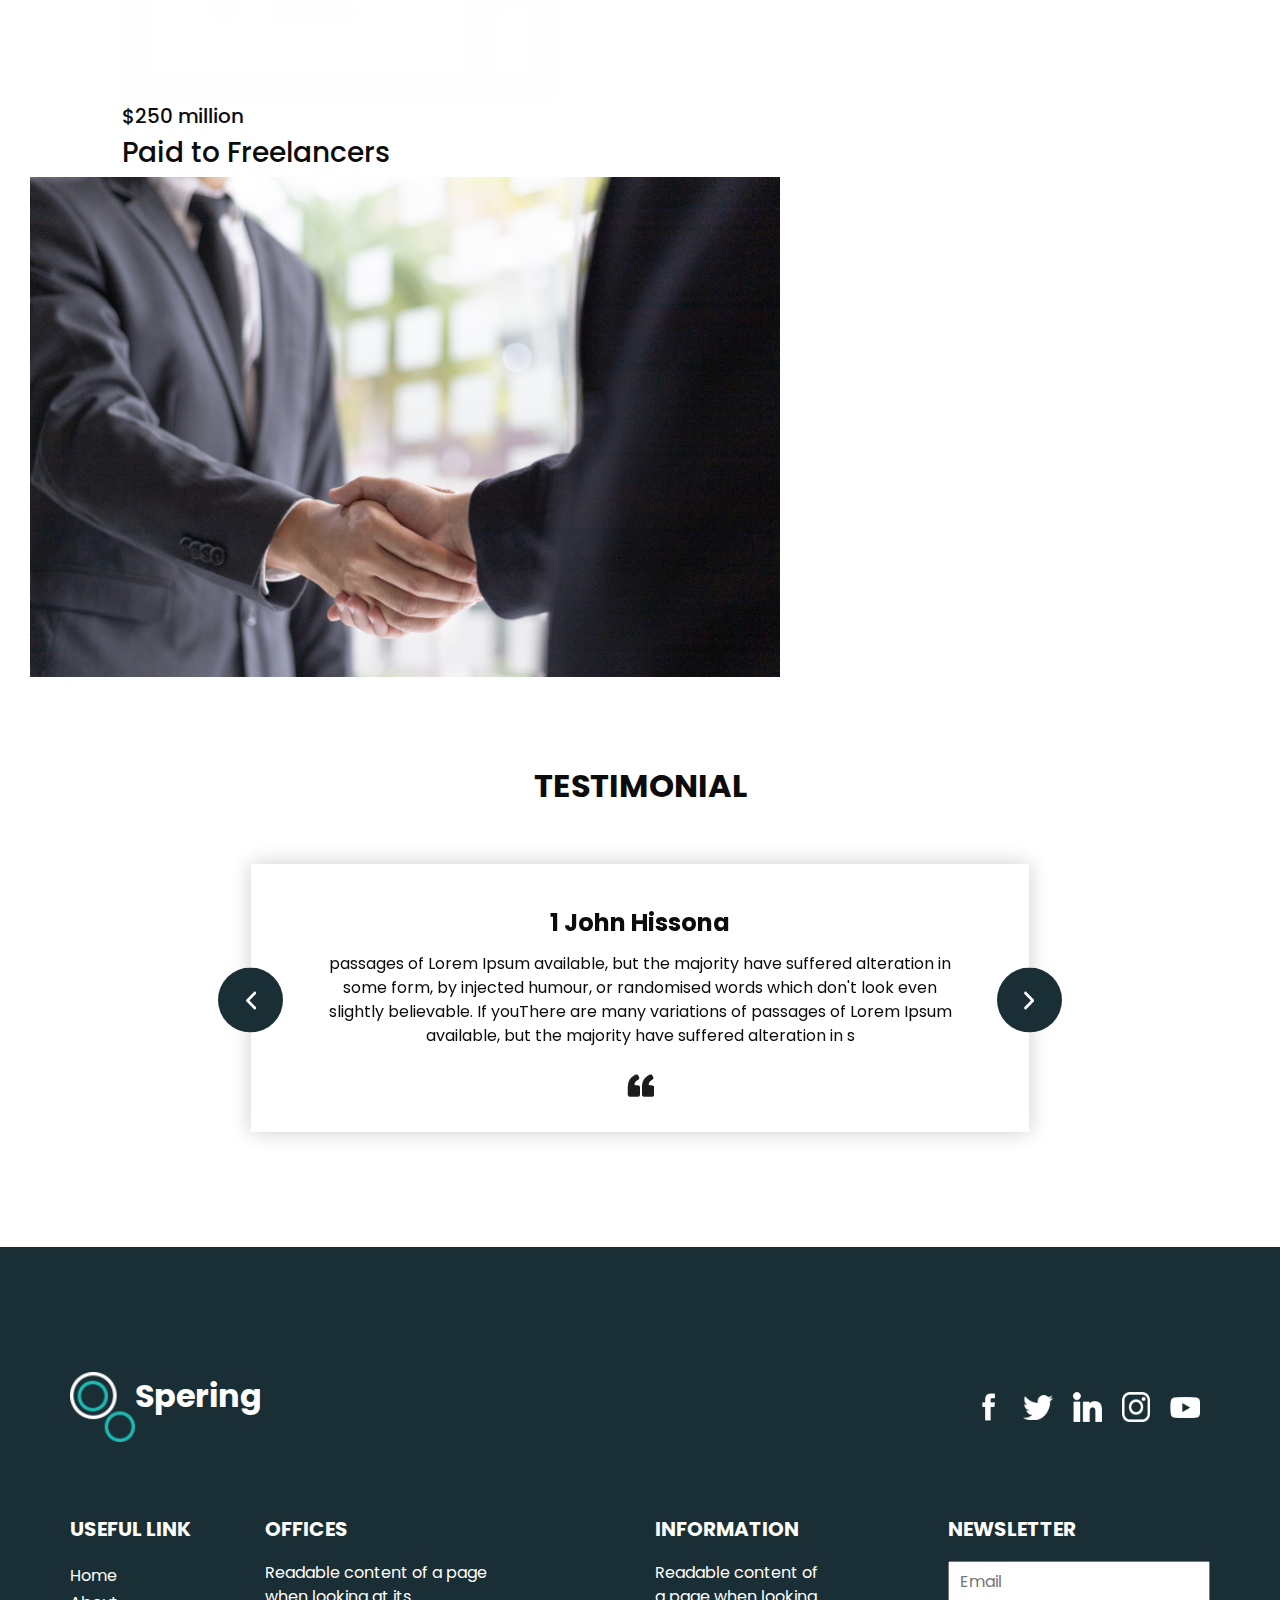
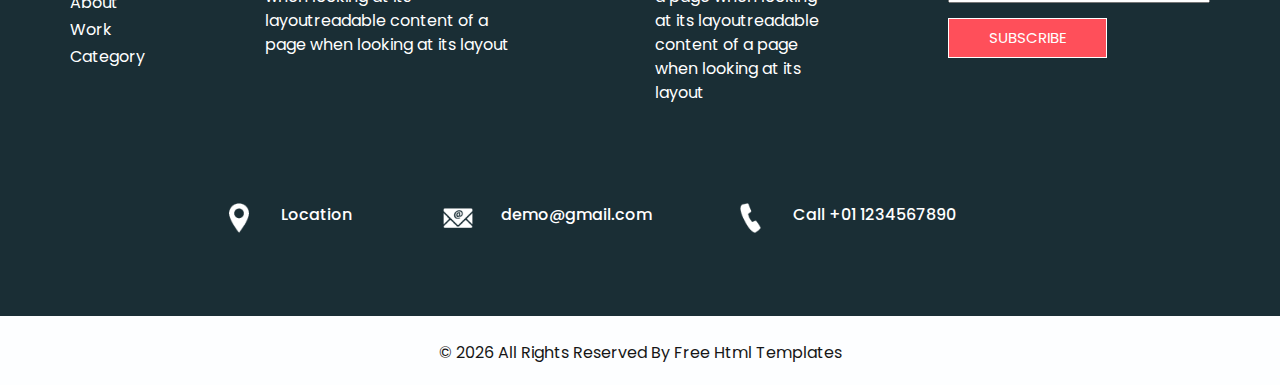
==== commit f5ff5c3b: "BIKE-3 : add icon file and adjust layout" ====
--- a/index.html
+++ b/index.html
@@ -364,11 +364,8 @@
               </div>
               <div class="tab_container">
                 <div class="t-link-box" data-toggle="collapse" data-target="#collapseOne" aria-expanded="true" aria-controls="collapseOne">
-                  <div class="img-box">
-                    <img src="images/f1.png" alt="">
-                  </div>
-                  <div class="detail-box">
-                    <h5>
+                  <div class="detail-box">                 
+                  <h5>
                       98%
                     </h5>
                     <h3>
@@ -376,10 +373,14 @@
                       Satisfaction Rate
                     </h3>
                   </div>
+                  <div class="img-box">
+                    <img src="images/trust.png" alt="">
+                  </div>
+                  </div>                 
                 </div>
                 <div class="t-link-box collapsed" data-toggle="collapse" data-target="#collapseTwo" aria-expanded="false" aria-controls="collapseTwo">
                   <div class="img-box">
-                    <img src="images/f2.png" alt="">
+                    <img src="images/growth.png" alt="">
                   </div>
                   <div class="detail-box">
                     <h5>
@@ -392,7 +393,7 @@
                 </div>
                 <div class="t-link-box collapsed" data-toggle="collapse" data-target="#collapseThree" aria-expanded="false" aria-controls="collapseThree">
                   <div class="img-box">
-                    <img src="images/f3.png" alt="">
+                    <img src="images/coins.png" alt="">
                   </div>
                   <div class="detail-box">
                     <h5>
@@ -405,7 +406,7 @@
                 </div>
                 <div class="t-link-box collapsed" data-toggle="collapse" data-target="#collapseFour" aria-expanded="false" aria-controls="collapseFour">
                   <div class="img-box">
-                    <img src="images/f4.png" alt="">
+                    <img src="images/analysis.png" alt="">
                   </div>
                   <div class="detail-box">
                     <h5>
--- a/css/style.css
+++ b/css/style.css
@@ -34,6 +34,7 @@
   display: -webkit-box;
   display: -ms-flexbox;
   display: flex;
+  justify-content: flex-end;
 }
 
 .heading_container h2 {
@@ -534,6 +535,7 @@
   display: -webkit-box;
   display: -ms-flexbox;
   display: flex;
+  justify-content: flex-end;
   -webkit-box-align: center;
       -ms-flex-align: center;
           align-items: center;
@@ -578,10 +580,6 @@
 
 .freelance_section .tab_container .t-link-box[aria-expanded="true"] .img-box, .freelance_section .tab_container .t-link-box:hover .img-box {
   background-color: #1cbbb4;
-}
-
-.freelance_section .img-box img {
-  width: ;
 }
 
 .client_section .heading_container {
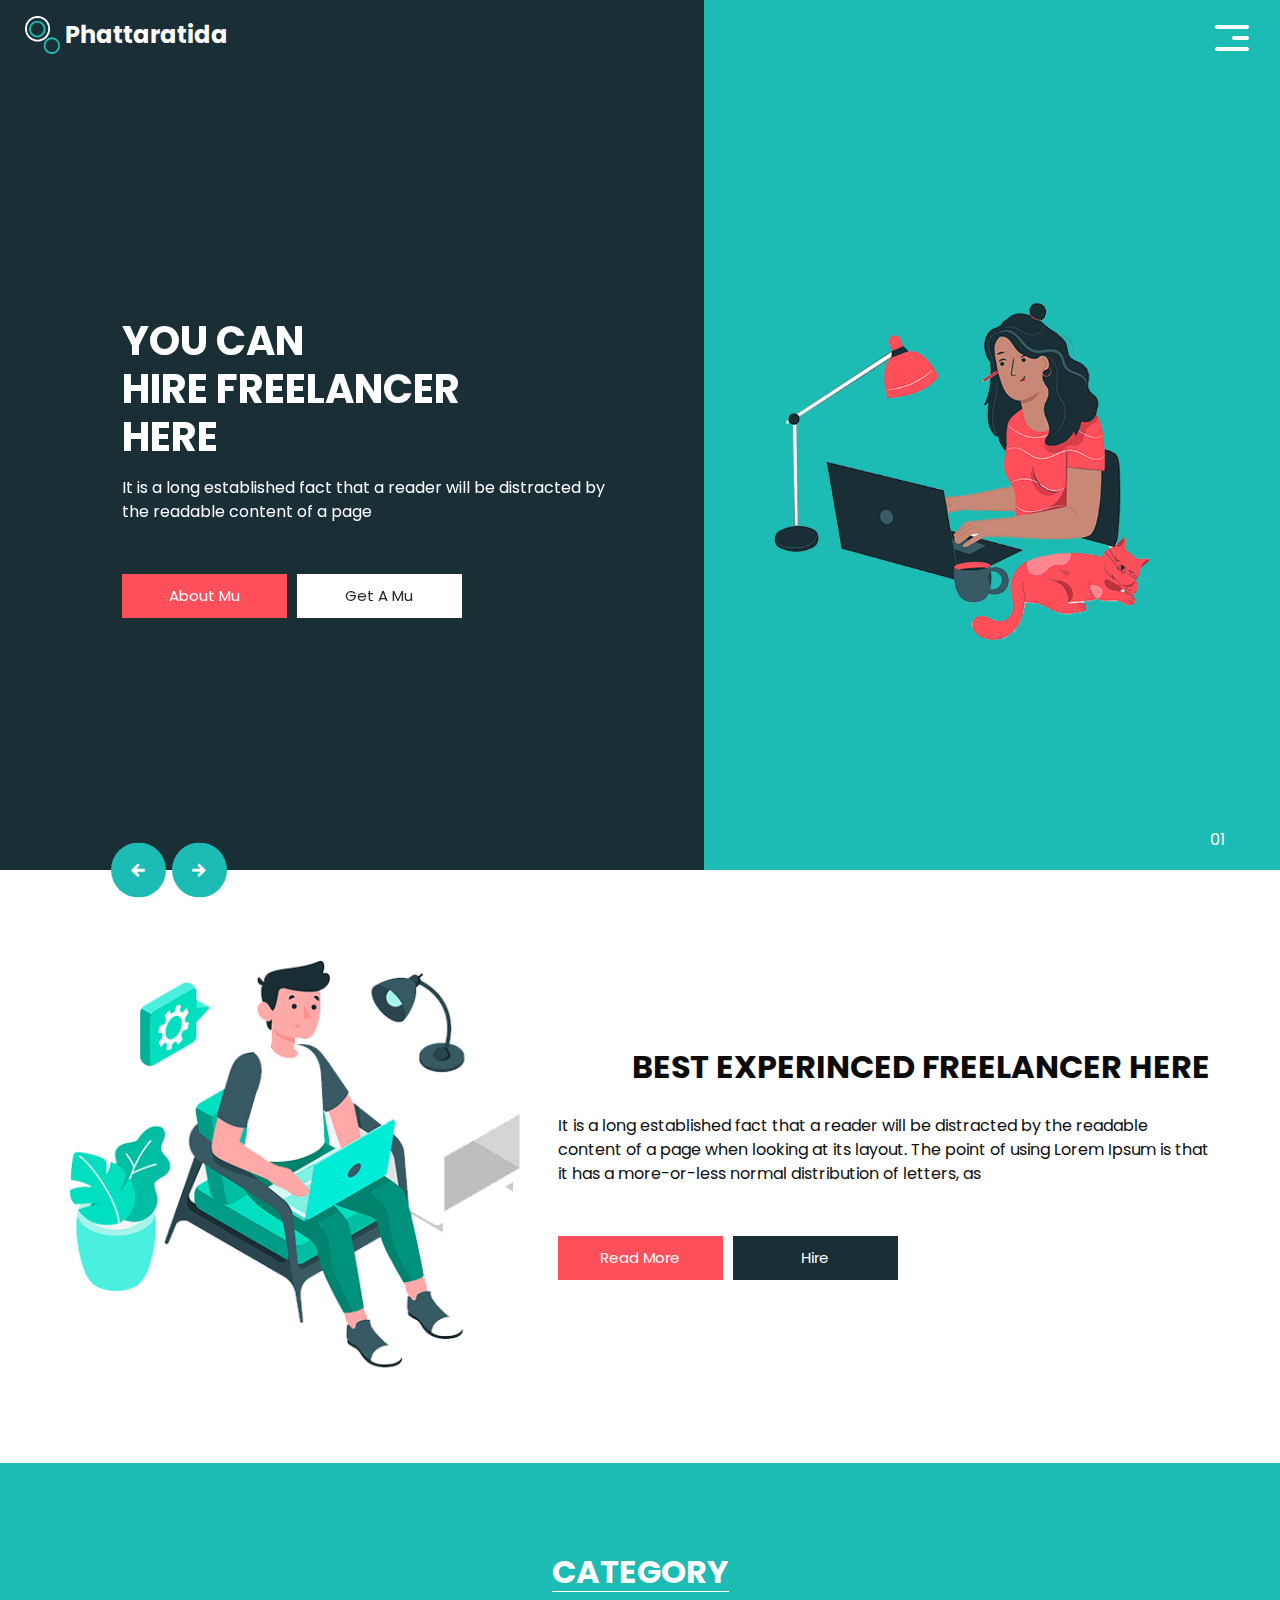
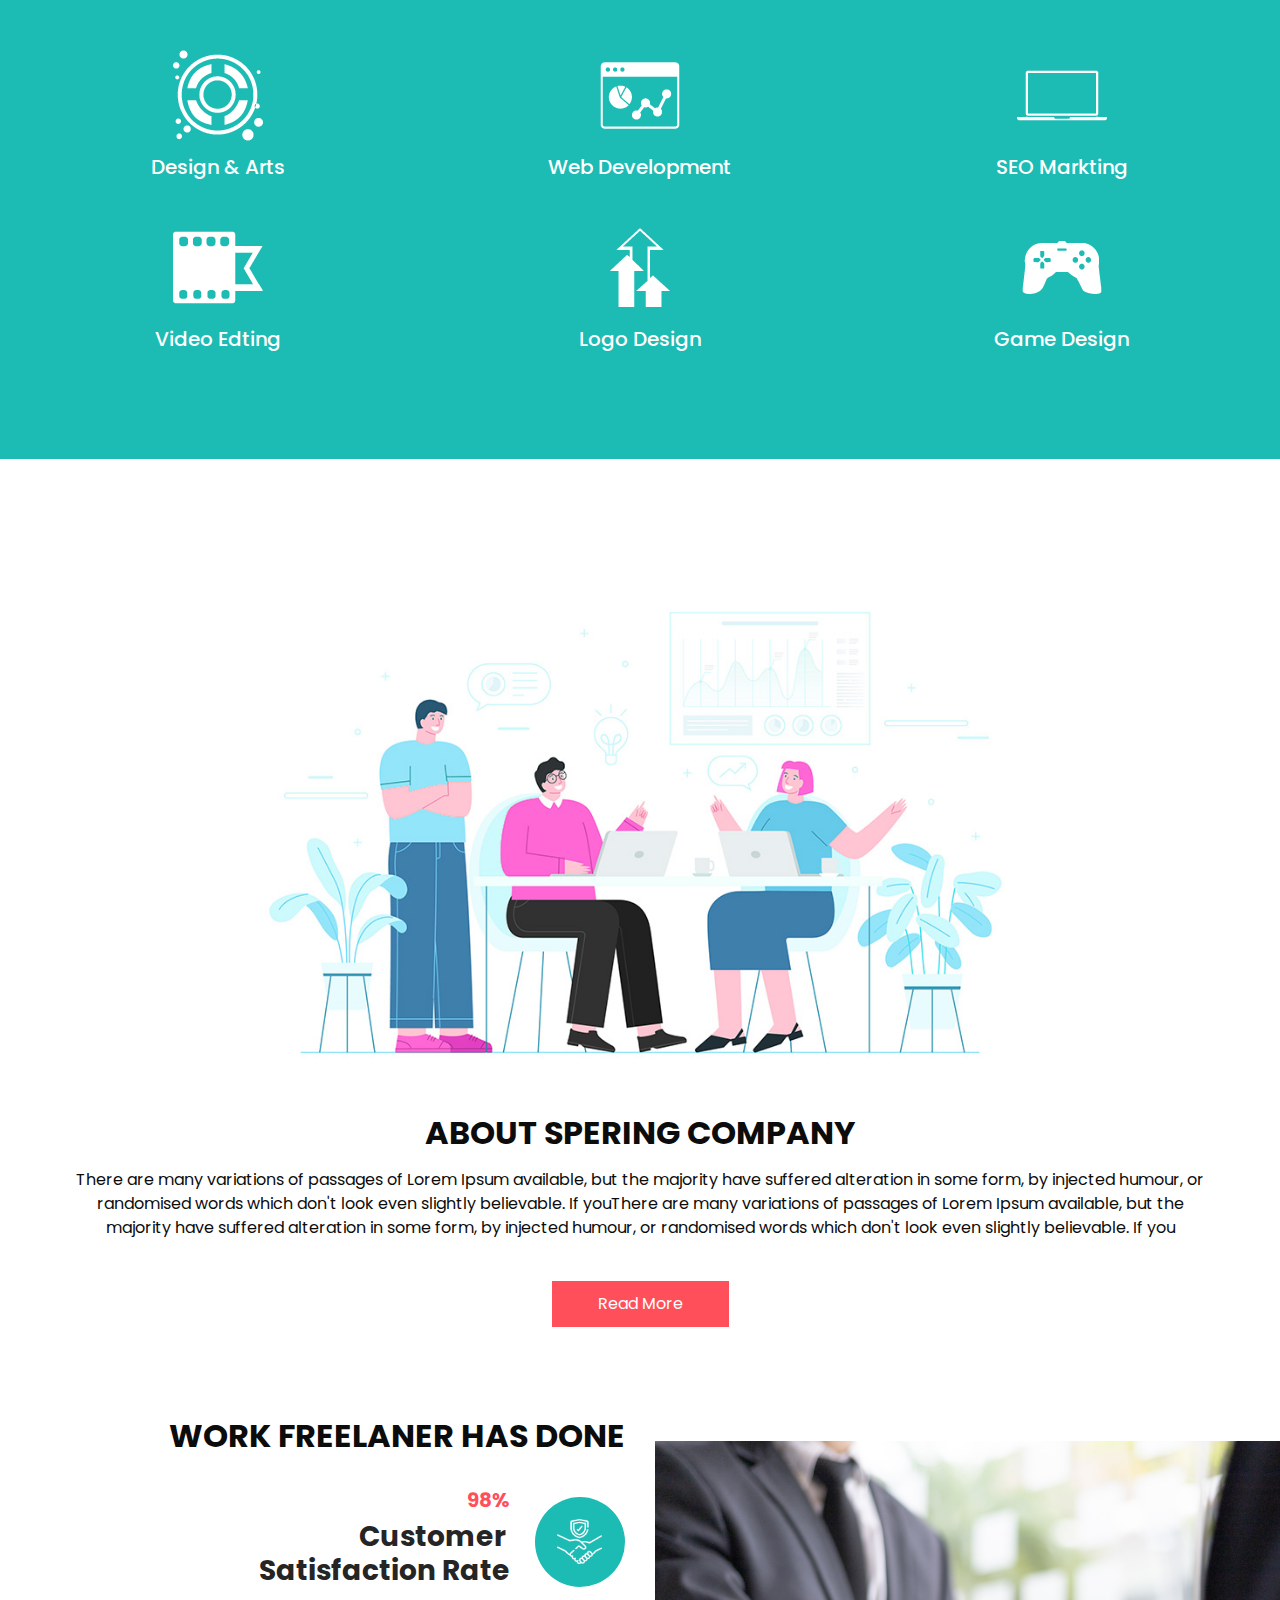
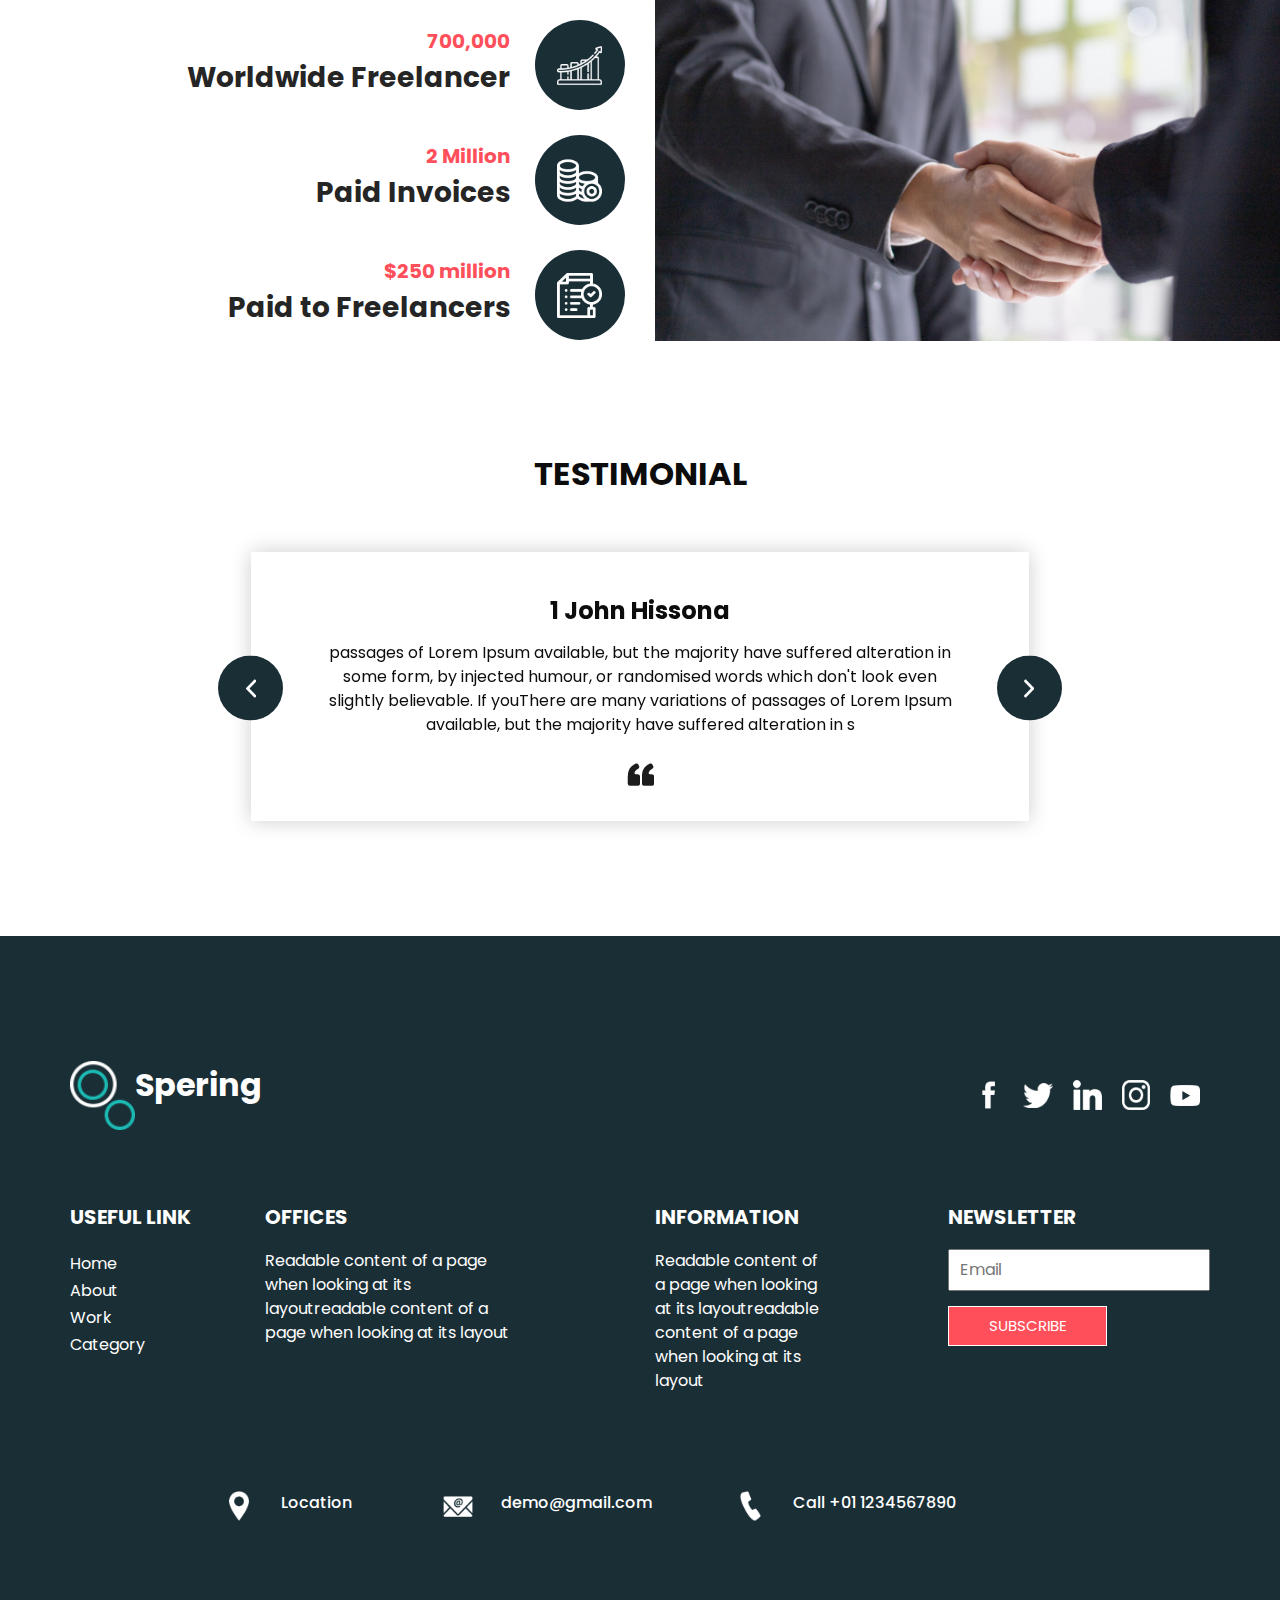
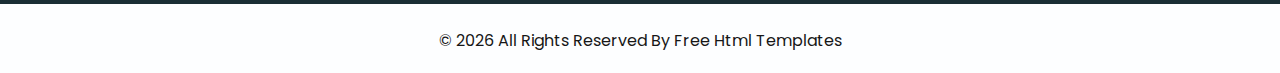
==== commit a1ca7403: "BIKE-3-change-layout-icon" ====
--- a/index.html
+++ b/index.html
@@ -369,32 +369,28 @@
                       98%
                     </h5>
                     <h3>
-                      Customer <br>
+                      <span style="display: inline-block; padding-left: 100px;">Customer</span><br>
                       Satisfaction Rate
                     </h3>
                   </div>
                   <div class="img-box">
                     <img src="images/trust.png" alt="">
                   </div>
-                  </div>                 
-                </div>
-                <div class="t-link-box collapsed" data-toggle="collapse" data-target="#collapseTwo" aria-expanded="false" aria-controls="collapseTwo">
-                  <div class="img-box">
-                    <img src="images/growth.png" alt="">
-                  </div>
-                  <div class="detail-box">
-                    <h5>
-                      700,000
-                    </h5>
-                    <h3>
-                      Worldwide Freelancer
-                    </h3>
-                  </div>
+                </div>                 
+                  <div class="t-link-box collapsed" data-toggle="collapse" data-target="#collapseTwo" aria-expanded="false" aria-controls="collapseTwo">
+                    <div class="detail-box">
+                      <h5>
+                        700,000
+                      </h5>
+                      <h3>
+                        Worldwide Freelancer
+                      </h3>
+                    </div>
+                    <div class="img-box">
+                      <img src="images/growth.png" alt="">
+                    </div>
                 </div>
                 <div class="t-link-box collapsed" data-toggle="collapse" data-target="#collapseThree" aria-expanded="false" aria-controls="collapseThree">
-                  <div class="img-box">
-                    <img src="images/coins.png" alt="">
-                  </div>
                   <div class="detail-box">
                     <h5>
                       2 Million
@@ -403,11 +399,11 @@
                       Paid Invoices
                     </h3>
                   </div>
+                  <div class="img-box">
+                    <img src="images/coins.png" alt="">
+                  </div>
                 </div>
                 <div class="t-link-box collapsed" data-toggle="collapse" data-target="#collapseFour" aria-expanded="false" aria-controls="collapseFour">
-                  <div class="img-box">
-                    <img src="images/analysis.png" alt="">
-                  </div>
                   <div class="detail-box">
                     <h5>
                       $250 million
@@ -415,6 +411,9 @@
                     <h3>
                       Paid to Freelancers
                     </h3>
+                  </div>
+                  <div class="img-box">
+                    <img src="images/analysis.png" alt="">
                   </div>
                 </div>
               </div>
--- a/css/style.css
+++ b/css/style.css
@@ -558,7 +558,7 @@
           align-items: center;
   background-color: #1a2e35;
   border-radius: 100%;
-  margin-right: 35px;
+  margin-left: 25px;
 }
 
 .freelance_section .tab_container .t-link-box .img-box img {
@@ -571,6 +571,8 @@
 .freelance_section .tab_container .t-link-box .detail-box h5 {
   font-weight: bold;
   color: #ff4f5a;
+  display: flex;
+  justify-content: flex-end;
 }
 
 .freelance_section .tab_container .t-link-box .detail-box h3 {
@@ -873,4 +875,35 @@
   -webkit-transform: rotate(-45deg) translate(8px, -8px);
           transform: rotate(-45deg) translate(8px, -8px);
 }
-/*# sourceMappingURL=style.css.map */+/*# sourceMappingURL=style.css.map */
+.stat-row {
+  display: flex;
+  align-items: center;
+  margin-bottom: 25px;
+}
+
+.stat-text {
+  min-width: 220px; /* ความกว้างที่เท่ากัน */
+  text-align: left;
+  margin-right: 15px;
+}
+
+.stat-number {
+  display: block;
+  color: #ff4d4d;
+  font-weight: bold;
+  font-size: 16px;
+}
+
+.stat-label {
+  font-weight: bold;
+  font-size: 18px;
+  color: #222;
+  line-height: 1.4;
+}
+
+.stat-icon {
+  width: 60px;
+  height: 60px;
+}
+
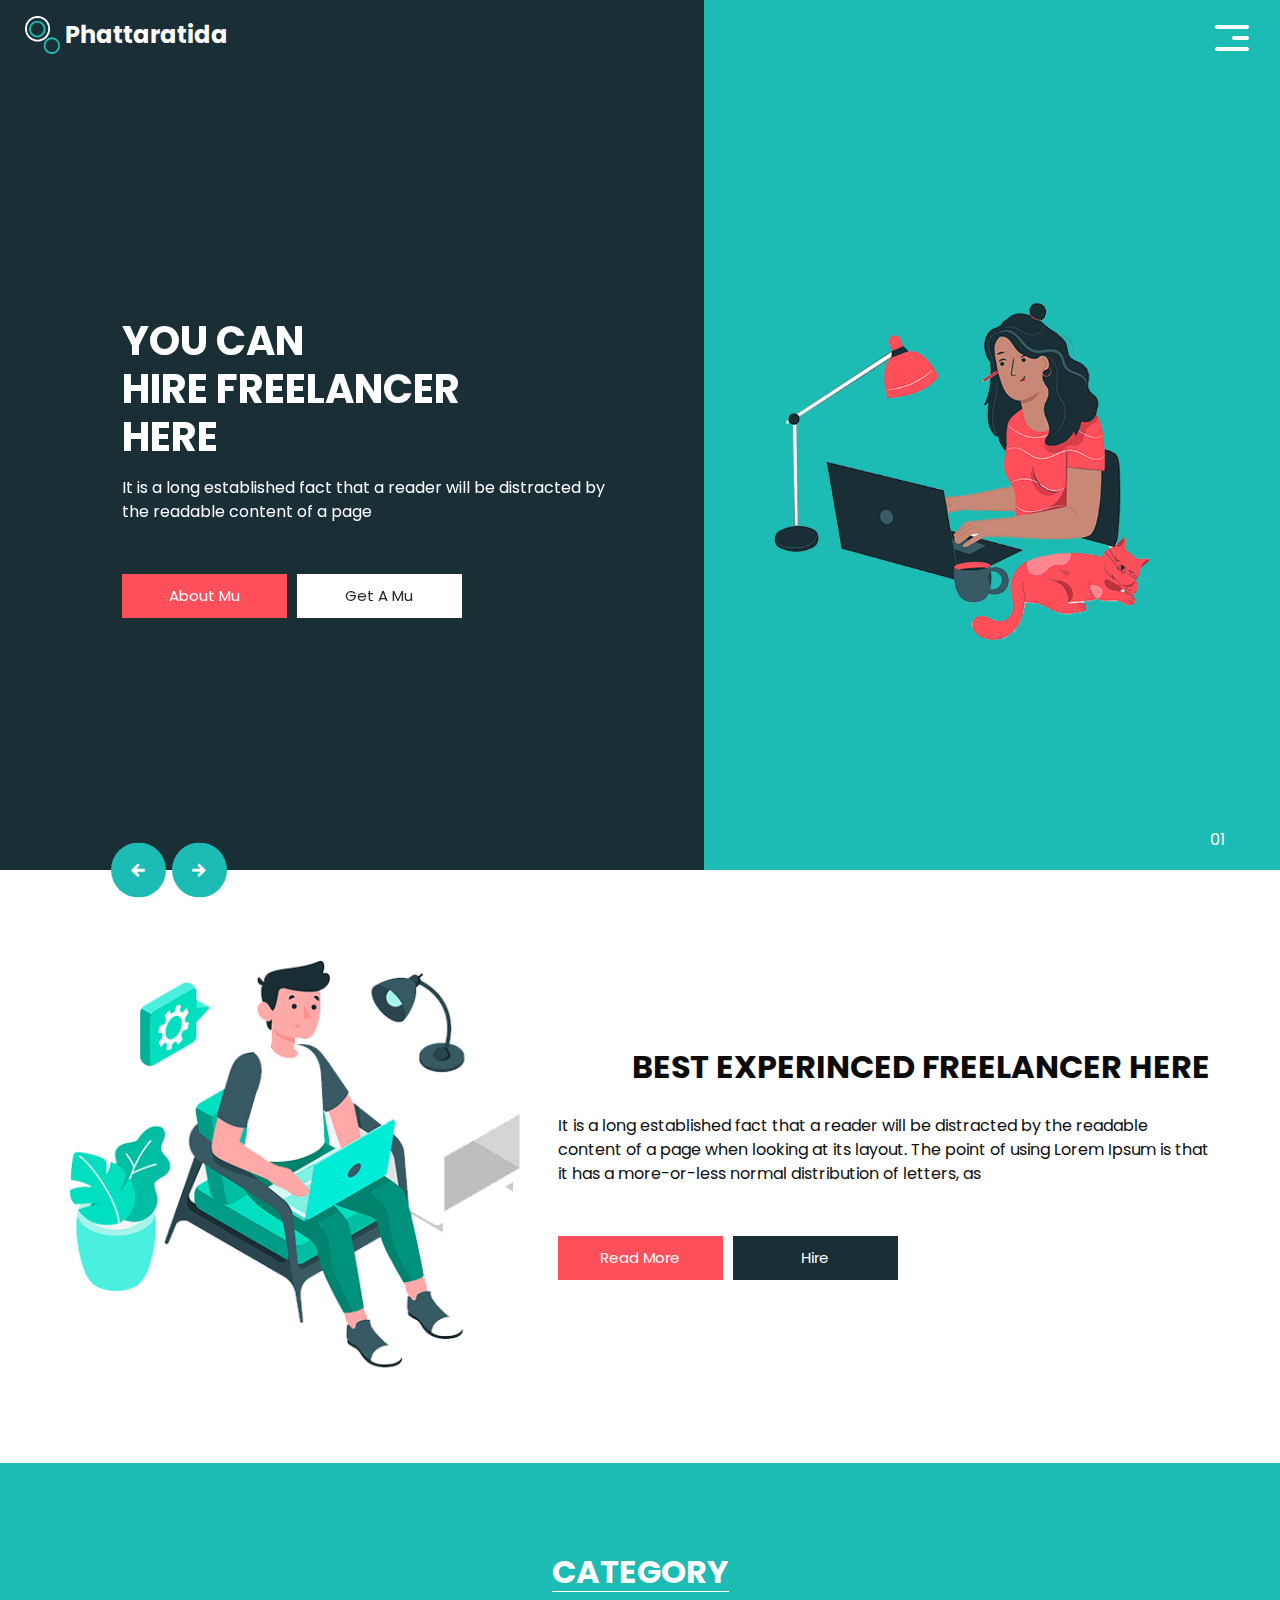
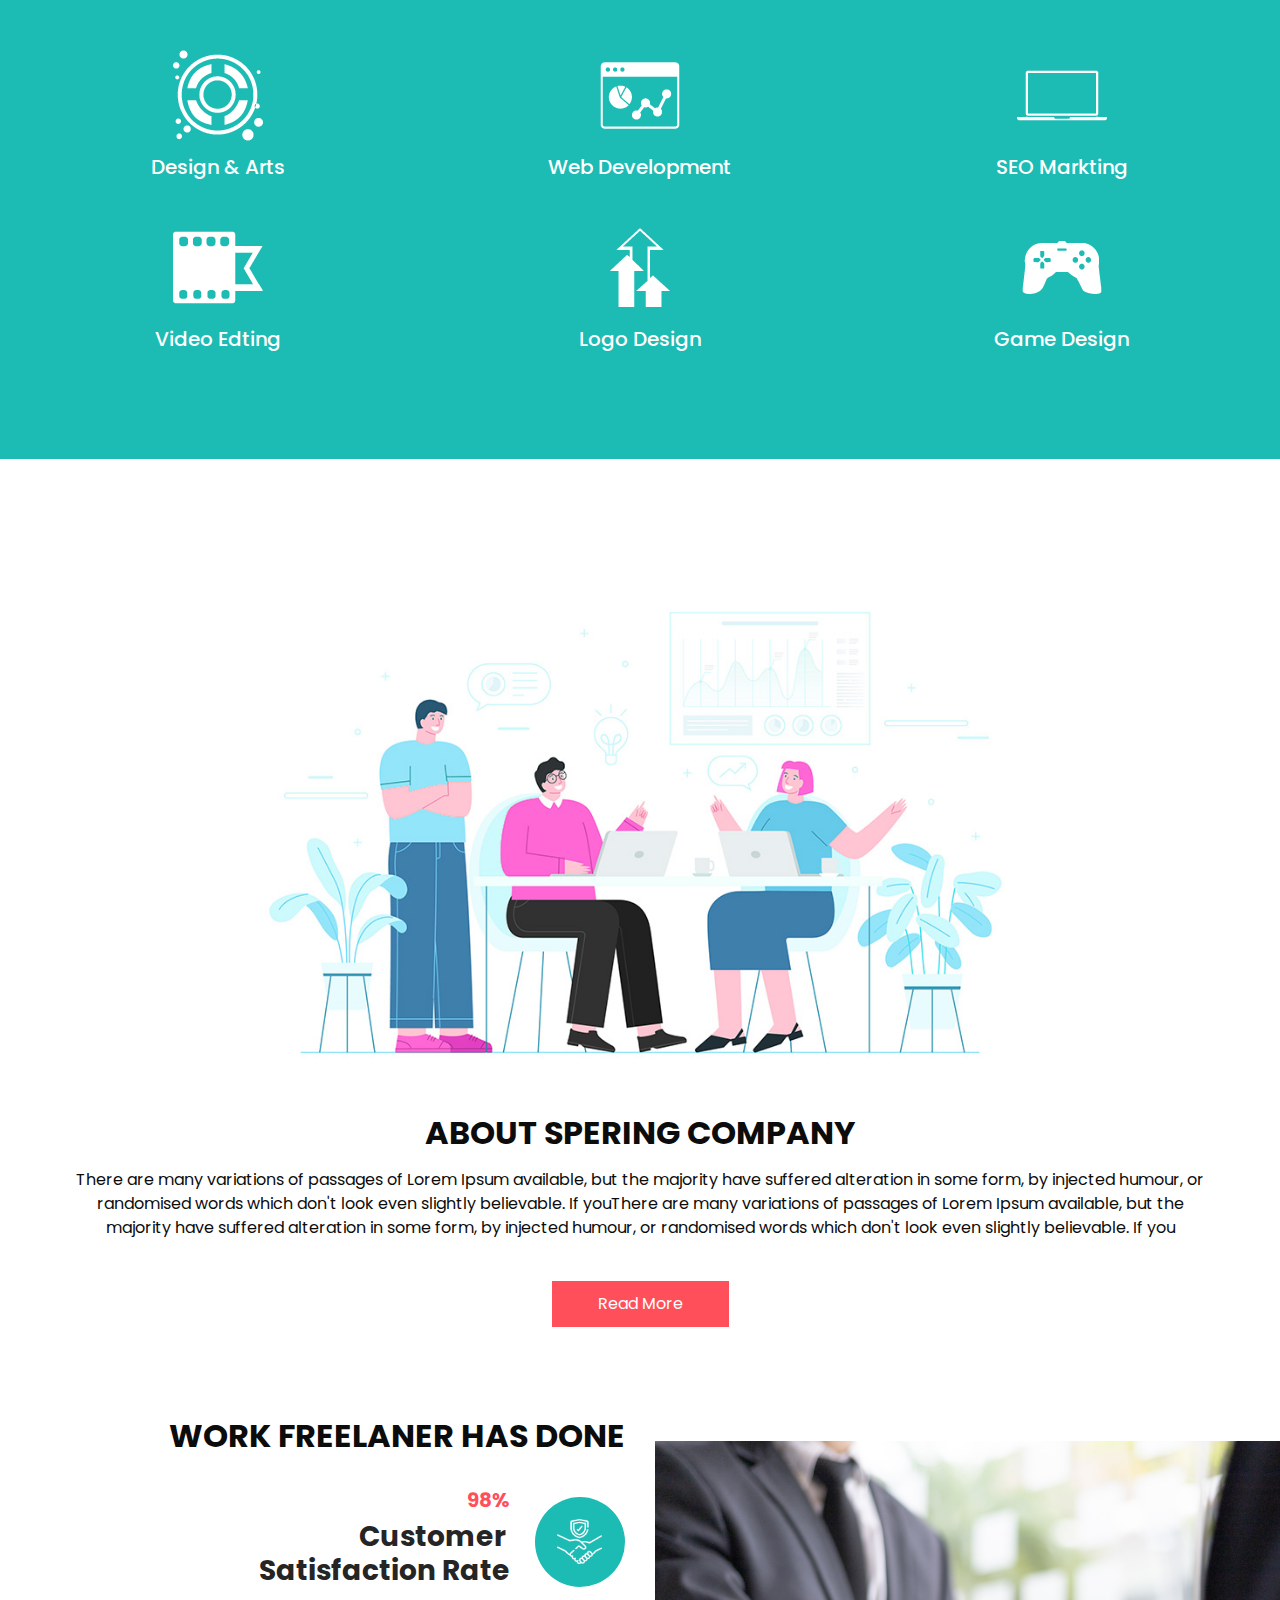
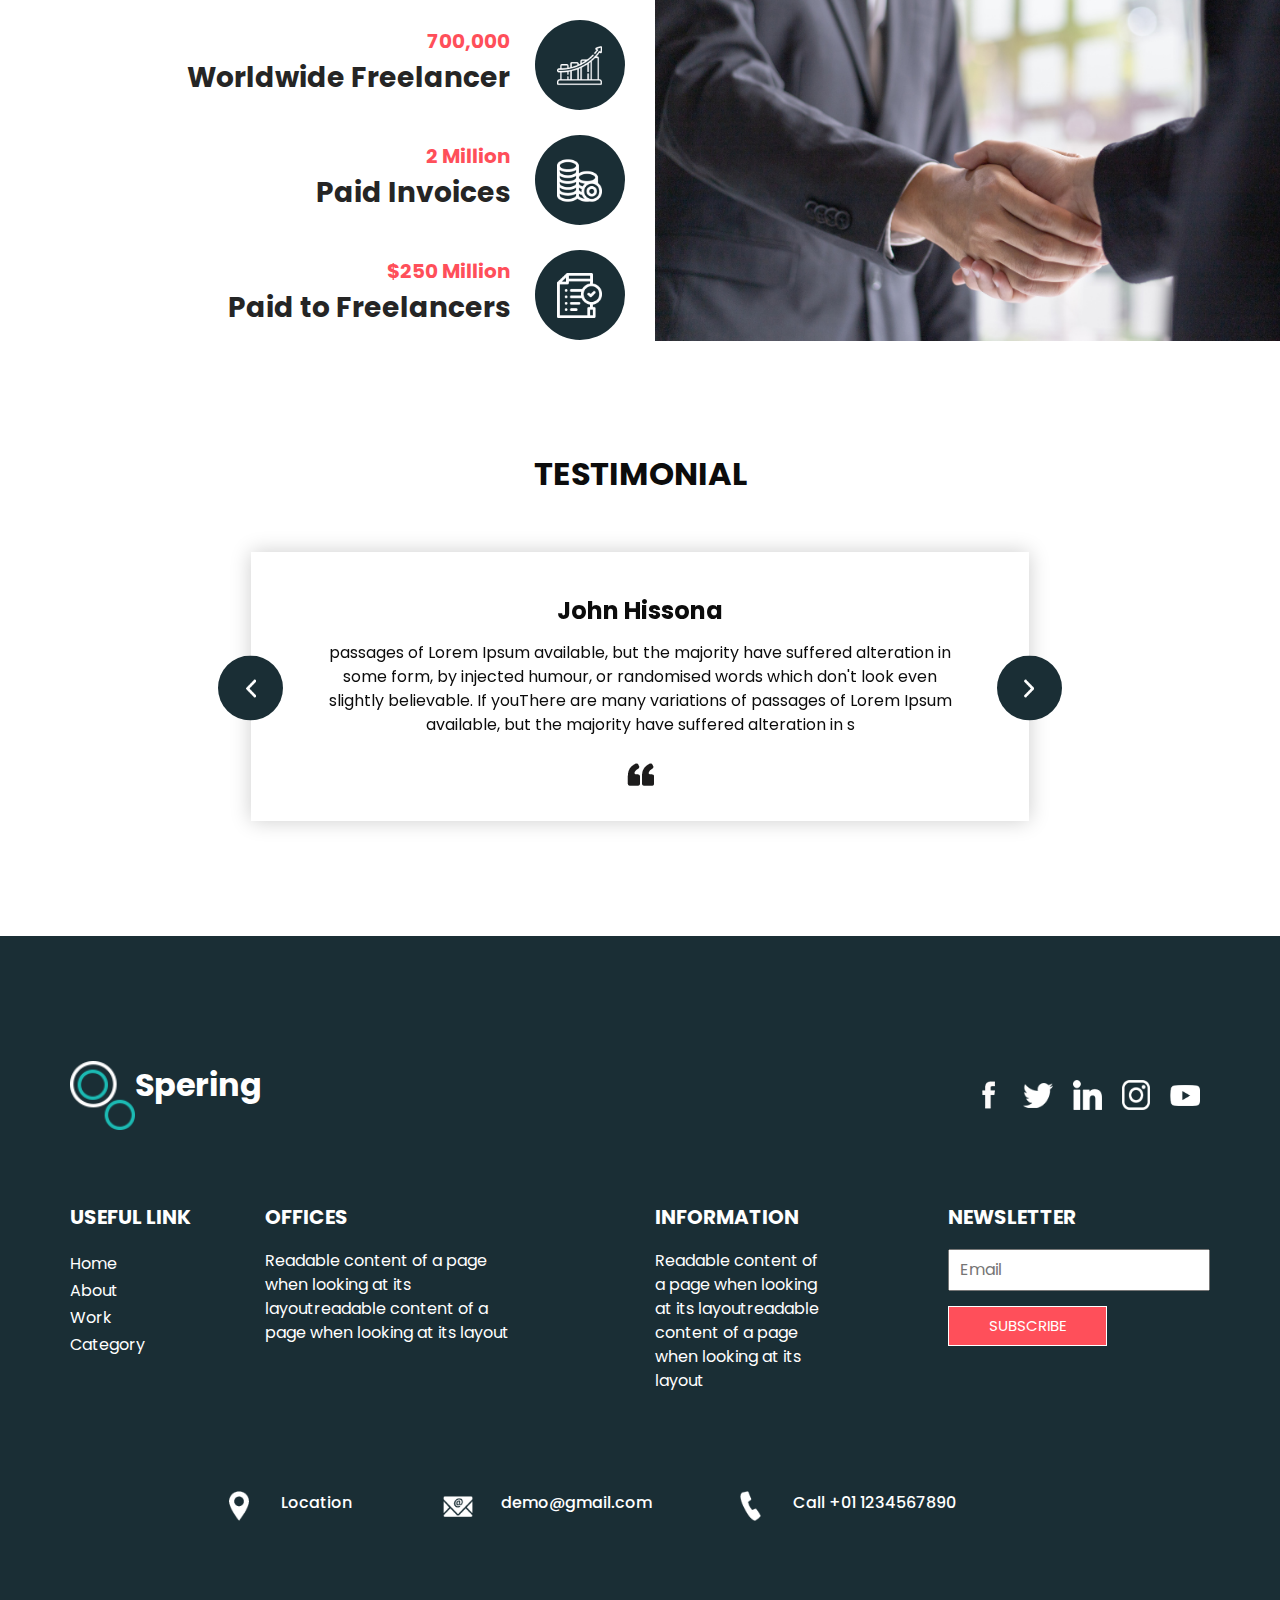
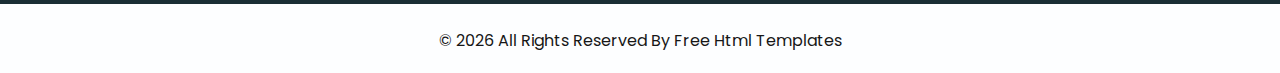
==== commit cd365868: "BIKE-4: builde calculator" ====
--- a/index.html
+++ b/index.html
@@ -1,6 +1,6 @@
 <!DOCTYPE html>
 <html>
-
+  
 <head>
   <!-- Basic -->
   <meta charset="utf-8" />
@@ -23,7 +23,6 @@
   <!-- responsive style -->
   <link href="css/responsive.css" rel="stylesheet" />
 </head>
-
 <body>
   <div class="hero_area">
     <!-- header section strats -->
@@ -54,6 +53,8 @@
               <li class="nav-item">
                 <a class="nav-link" href="category.html"> Category </a>
               </li>
+              <li class="nav-item">
+                <a class="nav-link" href="calculator.html"> Calculator </a>
             </ul>
             <div class="user_option">
               <a href="">
@@ -365,7 +366,7 @@
               <div class="tab_container">
                 <div class="t-link-box" data-toggle="collapse" data-target="#collapseOne" aria-expanded="true" aria-controls="collapseOne">
                   <div class="detail-box">                 
-                  <h5>
+                    <h5>
                       98%
                     </h5>
                     <h3>
@@ -406,7 +407,7 @@
                 <div class="t-link-box collapsed" data-toggle="collapse" data-target="#collapseFour" aria-expanded="false" aria-controls="collapseFour">
                   <div class="detail-box">
                     <h5>
-                      $250 million
+                      $250 Million
                     </h5>
                     <h3>
                       Paid to Freelancers
@@ -464,7 +465,7 @@
               <div class="carousel-item active">
                 <div class="detail-box">
                   <h4>
-                    1 John Hissona
+                    John Hissona
                   </h4>
                   <p>
                     passages of Lorem Ipsum available, but the majority have suffered alteration in some form, by injected humour, or randomised words which don't look even slightly believable. If youThere are many variations of passages of Lorem Ipsum available, but the majority have suffered alteration in s
@@ -475,7 +476,7 @@
               <div class="carousel-item">
                 <div class="detail-box">
                   <h4>
-                   2 John Hissona
+                   John Hissona
                   </h4>
                   <p>
                     passages of Lorem Ipsum available, but the majority have suffered alteration in some form, by injected humour, or randomised words which don't look even slightly believable. If youThere are many variations of passages of Lorem Ipsum available, but the majority have suffered alteration in s
@@ -486,7 +487,7 @@
               <div class="carousel-item">
                 <div class="detail-box">
                   <h4>
-                   3 John Hissona
+                   John Hissona
                   </h4>
                   <p>
                     passages of Lorem Ipsum available, but the majority have suffered alteration in some form, by injected humour, or randomised words which don't look even slightly believable. If youThere are many variations of passages of Lorem Ipsum available, but the majority have suffered alteration in s
--- a/css/style.css
+++ b/css/style.css
@@ -570,9 +570,9 @@
 
 .freelance_section .tab_container .t-link-box .detail-box h5 {
   font-weight: bold;
+  display: flex;
+  justify-content: flex-end;
   color: #ff4f5a;
-  display: flex;
-  justify-content: flex-end;
 }
 
 .freelance_section .tab_container .t-link-box .detail-box h3 {
@@ -876,34 +876,4 @@
           transform: rotate(-45deg) translate(8px, -8px);
 }
 /*# sourceMappingURL=style.css.map */
-.stat-row {
-  display: flex;
-  align-items: center;
-  margin-bottom: 25px;
-}
-
-.stat-text {
-  min-width: 220px; /* ความกว้างที่เท่ากัน */
-  text-align: left;
-  margin-right: 15px;
-}
-
-.stat-number {
-  display: block;
-  color: #ff4d4d;
-  font-weight: bold;
-  font-size: 16px;
-}
-
-.stat-label {
-  font-weight: bold;
-  font-size: 18px;
-  color: #222;
-  line-height: 1.4;
-}
-
-.stat-icon {
-  width: 60px;
-  height: 60px;
-}
-
+ 